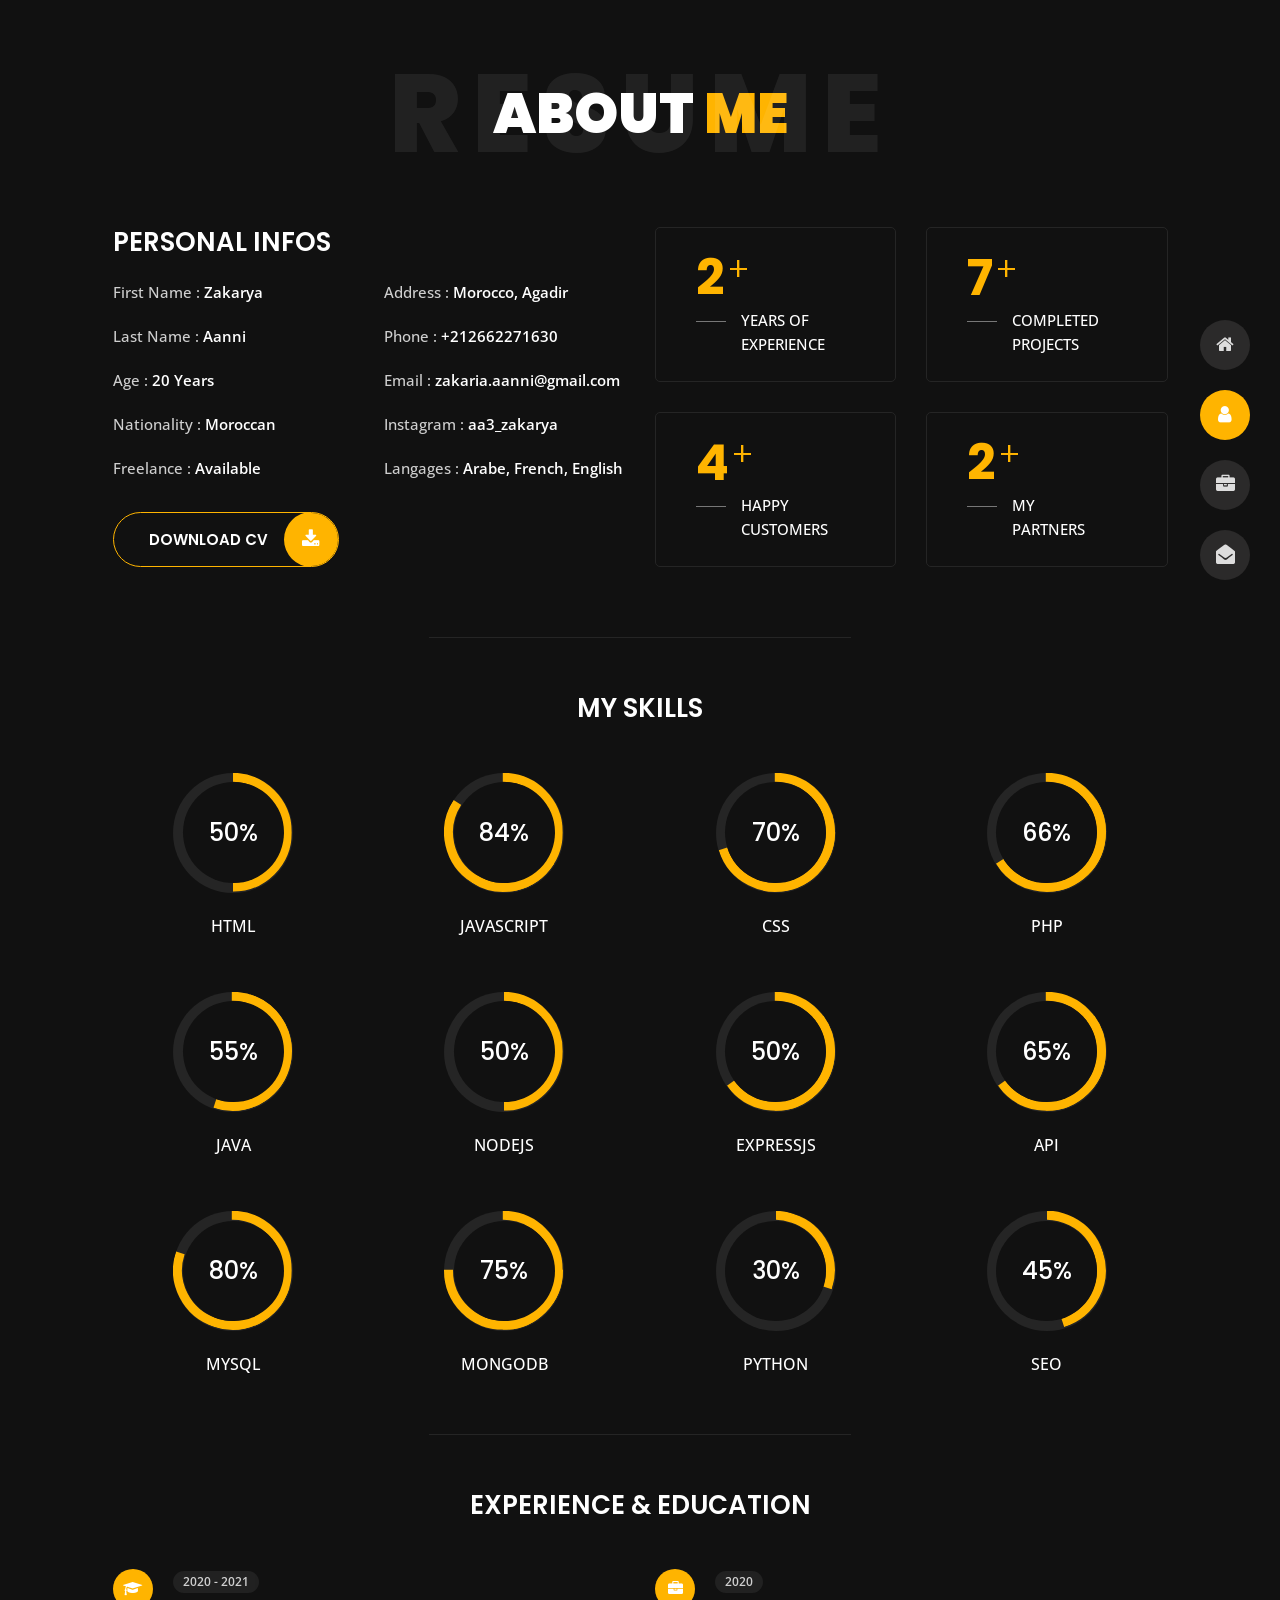
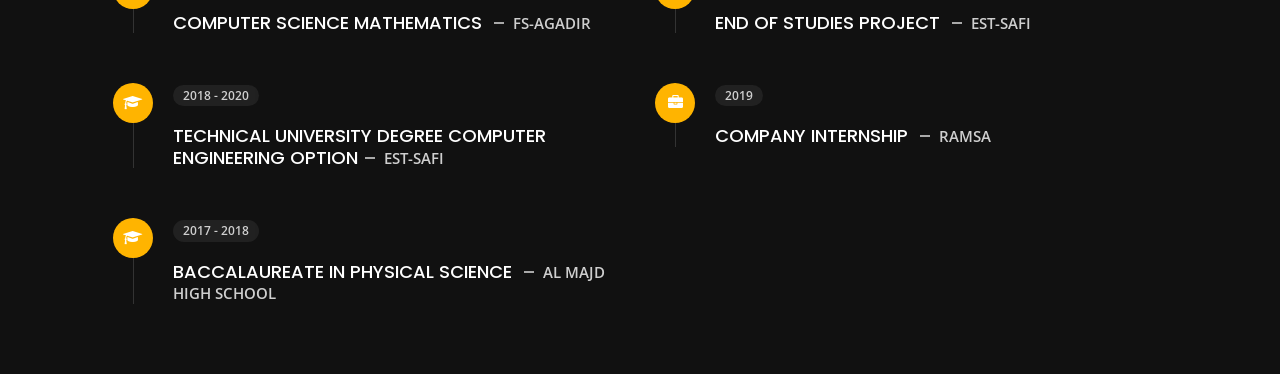
==== about.html @ 6a325b92 "update" ====
<!DOCTYPE html>
<html lang="en">


<!-- Mirrored from slimhamdi.net/tunis/dark/about.html by HTTrack Website Copier/3.x [XR&CO'2014], Tue, 25 May 2021 09:22:19 GMT -->
<head>
    <meta charset="utf-8">
    <title>About - Portfolio</title>
    <meta name="viewport" content="width=device-width, initial-scale=1">

    <!-- Template Google Fonts -->
    <link href="https://fonts.googleapis.com/css?family=Poppins:400,400i,500,500i,600,600i,700,700i,800,800i,900,900i" rel="stylesheet">
    <link href="https://fonts.googleapis.com/css?family=Open+Sans:300,400,400i,600,600i,700" rel="stylesheet">

    <!-- Template CSS Files -->
    <link href="css/bootstrap.min.css" rel="stylesheet">
    <link href="css/preloader.min.css" rel="stylesheet">
    <link href="css/circle.css" rel="stylesheet">
    <link href="css/font-awesome.min.css" rel="stylesheet">
    <link href="css/fm.revealator.jquery.min.css" rel="stylesheet">
    <link href="css/style.css" rel="stylesheet">

    <!-- CSS Skin File -->
    <link href="css/skins/yellow.css" rel="stylesheet">

    <!-- Live Style Switcher - demo only -->
    <link rel="alternate stylesheet" type="text/css" title="blue" href="css/skins/blue.css" />
    <link rel="alternate stylesheet" type="text/css" title="green" href="css/skins/green.css" />
    <link rel="alternate stylesheet" type="text/css" title="yellow" href="css/skins/yellow.css" />
    <link rel="alternate stylesheet" type="text/css" title="blueviolet" href="css/skins/blueviolet.css" />
    <link rel="alternate stylesheet" type="text/css" title="goldenrod" href="css/skins/goldenrod.css" />
    <link rel="alternate stylesheet" type="text/css" title="magenta" href="css/skins/magenta.css" />
    <link rel="alternate stylesheet" type="text/css" title="orange" href="css/skins/orange.css" />
    <link rel="alternate stylesheet" type="text/css" title="purple" href="css/skins/purple.css" />
    <link rel="alternate stylesheet" type="text/css" title="red" href="css/skins/red.css" />
    <link rel="alternate stylesheet" type="text/css" title="yellowgreen" href="css/skins/yellowgreen.css" />
    <link rel="stylesheet" type="text/css" href="css/styleswitcher.css" />

    <!-- Modernizr JS File -->
    <script src="js/modernizr.custom.js"></script>
</head>

<body class="about">
<!-- Live Style Switcher Starts - demo only -->
<div id="switcher" class="">
    <div class="content-switcher">
        <h4>STYLE SWITCHER</h4>
        <ul>
            <li>
                <a href="#" onclick="setActiveStyleSheet('purple');" title="purple" class="color"><img src="img/styleswitcher/purple.png" alt="purple"/></a>
            </li>
            <li>
                <a href="#" onclick="setActiveStyleSheet('red');" title="red" class="color"><img src="img/styleswitcher/red.png" alt="red"/></a>
            </li>
            <li>
                <a href="#" onclick="setActiveStyleSheet('blueviolet');" title="blueviolet" class="color"><img src="img/styleswitcher/blueviolet.png" alt="blueviolet"/></a>
            </li>
            <li>
                <a href="#" onclick="setActiveStyleSheet('blue');" title="blue" class="color"><img src="img/styleswitcher/blue.png" alt="blue"/></a>
            </li>
            <li>
                <a href="#" onclick="setActiveStyleSheet('goldenrod');" title="goldenrod" class="color"><img src="img/styleswitcher/goldenrod.png" alt="goldenrod"/></a>
            </li>
            <li>
                <a href="#" onclick="setActiveStyleSheet('magenta');" title="magenta" class="color"><img src="img/styleswitcher/magenta.png" alt="magenta"/></a>
            </li>
            <li>
                <a href="#" onclick="setActiveStyleSheet('yellowgreen');" title="yellowgreen" class="color"><img src="img/styleswitcher/yellowgreen.png" alt="yellowgreen"/></a>
            </li>
            <li>
                <a href="#" onclick="setActiveStyleSheet('orange');" title="orange" class="color"><img src="img/styleswitcher/orange.png" alt="orange"/></a>
            </li>
            <li>
                <a href="#" onclick="setActiveStyleSheet('green');" title="green" class="color"><img src="img/styleswitcher/green.png" alt="green"/></a>
            </li>
            <li>
                <a href="#" onclick="setActiveStyleSheet('yellow');" title="yellow" class="color"><img src="img/styleswitcher/yellow.png" alt="yellow"/></a>
            </li>
        </ul>

        <a href="https://themeforest.net/item/tunis-personal-portfolio/26761598?irgwc=1&amp;clickid=UBs0rDX6YxyJWfewUx0Mo3E1UkiwozXD10XATw0&amp;iradid=275988&amp;irpid=1327395&amp;iradtype=ONLINE_TRACKING_LINK&amp;irmptype=mediapartner&amp;mp_value1=&amp;utm_campaign=af_impact_radius_1327395&amp;utm_medium=affiliate&amp;utm_source=impact_radius" class="waves-effect waves-light font-weight-700 purchase"><i class="fa fa-shopping-cart"></i> Purchase</a>
        <div id="hideSwitcher">&times;</div>
    </div>
</div>
<div id="showSwitcher" class="styleSecondColor" style="display: none;"><i class="fa fa-cog fa-spin"></i></div>
<!-- Live Style Switcher Ends - demo only -->
<!-- Header Starts -->
<header class="header" id="navbar-collapse-toggle">
    <!-- Fixed Navigation Starts -->
    <ul class="icon-menu d-none d-lg-block revealator-slideup revealator-once revealator-delay1">
        <li class="icon-box">
            <i class="fa fa-home"></i>
            <a href="index.html">
                <h2>Home</h2>
            </a>
        </li>
        <li class="icon-box active">
            <i class="fa fa-user"></i>
            <a href="about.html">
                <h2>About</h2>
            </a>
        </li>
        <li class="icon-box">
            <i class="fa fa-briefcase"></i>
            <a href="portfolio.html">
                <h2>Portfolio</h2>
            </a>
        </li>
        <li class="icon-box">
            <i class="fa fa-envelope-open"></i>
            <a href="contact.html">
                <h2>Contact</h2>
            </a>
        </li>
        <!-- <li class="icon-box">
            <i class="fa fa-comments"></i>
            <a href="blog.html">
                <h2>Blog</h2>
            </a>
        </li> -->
    </ul>
    <!-- Fixed Navigation Ends -->
    <!-- Mobile Menu Starts -->
    <nav role="navigation" class="d-block d-lg-none">
        <div id="menuToggle">
            <input type="checkbox" />
            <span></span>
            <span></span>
            <span></span>
            <ul class="list-unstyled" id="menu">
                <li><a href="index.html"><i class="fa fa-home"></i><span>Home</span></a></li>
                <li class="active"><a href="about.html"><i class="fa fa-user"></i><span>About</span></a></li>
                <li><a href="portfolio.html"><i class="fa fa-folder-open"></i><span>Portfolio</span></a></li>
                <li><a href="contact.html"><i class="fa fa-envelope-open"></i><span>Contact</span></a></li>
                <!-- <li><a href="blog.html"><i class="fa fa-comments"></i><span>Blog</span></a></li> -->
            </ul>
        </div>
    </nav>
    <!-- Mobile Menu Ends -->
</header>
<!-- Header Ends -->
<!-- Page Title Starts -->
<section class="title-section text-left text-sm-center revealator-slideup revealator-once revealator-delay1">
    <h1>ABOUT <span>ME</span></h1>
    <span class="title-bg">Resume</span>
</section>
<!-- Page Title Ends -->
<!-- Main Content Starts -->
<section class="main-content revealator-slideup revealator-once revealator-delay1">
    <div class="container">
        <div class="row">
            <!-- Personal Info Starts -->
            <div class="col-12 col-lg-5 col-xl-6">
                <div class="row">
                    <div class="col-12">
                        <h3 class="text-uppercase custom-title mb-0 ft-wt-600">personal infos</h3>
                    </div>
                    <div class="col-12 d-block d-sm-none">
                        <img src="img/IMG-20191017-WA0020.jpg" class="img-fluid main-img-mobile" alt="my picture" />
                    </div>
                    <div class="col-6">
                        <ul class="about-list list-unstyled open-sans-font">
                            <li> <span class="title">first name :</span> <span class="value d-block d-sm-inline-block d-lg-block d-xl-inline-block">Zakarya</span> </li>
                            <li> <span class="title">last name :</span> <span class="value d-block d-sm-inline-block d-lg-block d-xl-inline-block">Aanni</span> </li>
                            <li> <span class="title">Age :</span> <span class="value d-block d-sm-inline-block d-lg-block d-xl-inline-block">20 Years</span> </li>
                            <li> <span class="title">Nationality :</span> <span class="value d-block d-sm-inline-block d-lg-block d-xl-inline-block">Moroccan</span> </li>
                            <li> <span class="title">Freelance :</span> <span class="value d-block d-sm-inline-block d-lg-block d-xl-inline-block">Available</span> </li>
                        </ul>
                    </div>
                    <div class="col-6">
                        <ul class="about-list list-unstyled open-sans-font">
                            <li> <span class="title">Address :</span> <span class="value d-block d-sm-inline-block d-lg-block d-xl-inline-block">Morocco, Agadir</span> </li>
                            <li> <span class="title">phone :</span> <span class="value d-block d-sm-inline-block d-lg-block d-xl-inline-block">+212662271630</span> </li>
                            <li> <span class="title">Email :</span> <span class="value d-block d-sm-inline-block d-lg-block d-xl-inline-block">zakaria.aanni@gmail.com</span> </li>
                            <li> <span class="title">Instagram :</span> <span class="value d-block d-sm-inline-block d-lg-block d-xl-inline-block">aa3_zakarya</span> </li>
                            <li> <span class="title">langages :</span> <span class="value d-block d-sm-inline-block d-lg-block d-xl-inline-block">Arabe, French, English</span> </li>
                        </ul>
                    </div>
                    <div class="col-12 mt-3">
                        <a class="button" href="img/My CV.pdf" download="img/My CV.pdf">
                            <span class="button-text">Download CV</span>
                            <span class="button-icon fa fa-download"></span>
                        </a>
                    </div>
                </div>
            </div>
            <!-- Personal Info Ends -->
            <!-- Boxes Starts -->
            <div class="col-12 col-lg-7 col-xl-6 mt-5 mt-lg-0">
                <div class="row">
                    <div class="col-6">
                        <div class="box-stats with-margin">
                            <h3 class="poppins-font position-relative">2</h3>
                            <p class="open-sans-font m-0 position-relative text-uppercase">years of <span class="d-block">experience</span></p>
                        </div>
                    </div>
                    <div class="col-6">
                        <div class="box-stats with-margin">
                            <h3 class="poppins-font position-relative">7</h3>
                            <p class="open-sans-font m-0 position-relative text-uppercase">completed <span class="d-block">projects</span></p>
                        </div>
                    </div>
                    <div class="col-6">
                        <div class="box-stats">
                            <h3 class="poppins-font position-relative">4</h3>
                            <p class="open-sans-font m-0 position-relative text-uppercase">Happy<span class="d-block">customers</span></p>
                        </div>
                    </div>
                    <div class="col-6">
                        <div class="box-stats">
                            <h3 class="poppins-font position-relative">2</h3>
                            <p class="open-sans-font m-0 position-relative text-uppercase">My <span class="d-block">Partners</span></p>
                        </div>
                    </div>
                </div>
            </div>
            <!-- Boxes Ends -->
        </div>
        <hr class="separator">
        <!-- Skills Starts -->
        <div class="row">
            <div class="col-12">
                <h3 class="text-uppercase pb-4 pb-sm-5 mb-3 mb-sm-0 text-left text-sm-center custom-title ft-wt-600">My Skills</h3>
            </div>
            <div class="col-6 col-md-3 mb-3 mb-sm-5">
                <div class="c100 p50">
                    <span>50%</span>
                    <div class="slice">
                        <div class="bar"></div>
                        <div class="fill"></div>
                    </div>
                </div>
                <h6 class="text-uppercase open-sans-font text-center mt-2 mt-sm-4">html</h6>
            </div>
            <div class="col-6 col-md-3 mb-3 mb-sm-5">
                <div class="c100 p84">
                    <span>84%</span>
                    <div class="slice">
                        <div class="bar"></div>
                        <div class="fill"></div>
                    </div>
                </div>
                <h6 class="text-uppercase open-sans-font text-center mt-2 mt-sm-4">javascript</h6>
            </div>
            <div class="col-6 col-md-3 mb-3 mb-sm-5">
                <div class="c100 p70">
                    <span>70%</span>
                    <div class="slice">
                        <div class="bar"></div>
                        <div class="fill"></div>
                    </div>
                </div>
                <h6 class="text-uppercase open-sans-font text-center mt-2 mt-sm-4">css</h6>
            </div>
            <div class="col-6 col-md-3 mb-3 mb-sm-5">
                <div class="c100 p66">
                    <span>66%</span>
                    <div class="slice">
                        <div class="bar"></div>
                        <div class="fill"></div>
                    </div>
                </div>
                <h6 class="text-uppercase open-sans-font text-center mt-2 mt-sm-4">php</h6>
            </div>
            <div class="col-6 col-md-3 mb-3 mb-sm-5">
                <div class="c100 p55">
                    <span>55%</span>
                    <div class="slice">
                        <div class="bar"></div>
                        <div class="fill"></div>
                    </div>
                </div>
                <h6 class="text-uppercase open-sans-font text-center mt-2 mt-sm-4">JAVA</h6>
            </div>
            <div class="col-6 col-md-3 mb-3 mb-sm-5">
                <div class="c100 p50">
                    <span>50%</span>
                    <div class="slice">
                        <div class="bar"></div>
                        <div class="fill"></div>
                    </div>
                </div>
                <h6 class="text-uppercase open-sans-font text-center mt-2 mt-sm-4">NodeJS</h6>
            </div>
            <div class="col-6 col-md-3 mb-3 mb-sm-5">
                <div class="c100 p65">
                    <span>50%</span>
                    <div class="slice">
                        <div class="bar"></div>
                        <div class="fill"></div>
                    </div>
                </div>
                <h6 class="text-uppercase open-sans-font text-center mt-2 mt-sm-4">ExpressJS</h6>
            </div>
            <div class="col-6 col-md-3 mb-3 mb-sm-5">
                <div class="c100 p65">
                    <span>65%</span>
                    <div class="slice">
                        <div class="bar"></div>
                        <div class="fill"></div>
                    </div>
                </div>
                <h6 class="text-uppercase open-sans-font text-center mt-2 mt-sm-4">API</h6>
            </div>
            <div class="col-6 col-md-3 mb-3 mb-sm-5">
                <div class="c100 p80">
                    <span>80%</span>
                    <div class="slice">
                        <div class="bar"></div>
                        <div class="fill"></div>
                    </div>
                </div>
                <h6 class="text-uppercase open-sans-font text-center mt-2 mt-sm-4">MySql</h6>
            </div>
            <div class="col-6 col-md-3 mb-3 mb-sm-5">
                <div class="c100 p75">
                    <span>75%</span>
                    <div class="slice">
                        <div class="bar"></div>
                        <div class="fill"></div>
                    </div>
                </div>
                <h6 class="text-uppercase open-sans-font text-center mt-2 mt-sm-4">Mongodb</h6>
            </div>
            <div class="col-6 col-md-3 mb-3 mb-sm-5">
                <div class="c100 p30">
                    <span>30%</span>
                    <div class="slice">
                        <div class="bar"></div>
                        <div class="fill"></div>
                    </div>
                </div>
                <h6 class="text-uppercase open-sans-font text-center mt-2 mt-sm-4">python</h6>
            </div>
            <div class="col-6 col-md-3 mb-3 mb-sm-5">
                <div class="c100 p45">
                    <span>45%</span>
                    <div class="slice">
                        <div class="bar"></div>
                        <div class="fill"></div>
                    </div>
                </div>
                <h6 class="text-uppercase open-sans-font text-center mt-2 mt-sm-4">SEO</h6>
            </div>
        </div>
        <!-- Skills Ends -->
        <hr class="separator mt-1">
        <!-- Experience & Education Starts -->
        <div class="row">
            <div class="col-12">
                <h3 class="text-uppercase pb-5 mb-0 text-left text-sm-center custom-title ft-wt-600">Experience <span>&</span> Education</h3>
            </div>
            <div class="col-lg-6 m-15px-tb">
                <div class="resume-box">
                    <ul>
                        <li>
                            <div class="icon">
                                <i class="fa fa-graduation-cap"></i>
                            </div>
                            <span class="time open-sans-font text-uppercase">2020 - 2021</span>
                            <h5 class="poppins-font text-uppercase">computer science mathematics <span class="place open-sans-font">Fs-agadir</span></h5>
                            <!-- <p class="open-sans-font">Lorem ipsum dolor sit amet, consectetur tempor incididunt ut labore adipisicing elit, </p> -->
                        </li>
                        <li>
                            <div class="icon">
                                <i class="fa fa-graduation-cap"></i>
                            </div>
                            <span class="time open-sans-font text-uppercase">2018 - 2020</span>
                            <h5 class="poppins-font text-uppercase">Technical University degree Computer Engineering Option<span class="place open-sans-font">EST-safi</span></h5>
                            <!-- <p class="open-sans-font">Lorem incididunt dolor sit amet, consectetur eiusmod dunt doldunt dol elit, tempor incididunt</p> -->
                        </li>
                        <li>
                            <div class="icon">
                                <i class="fa fa-graduation-cap"></i>
                            </div>
                            <span class="time open-sans-font text-uppercase">2017 - 2018</span>
                            <h5 class="poppins-font text-uppercase">BACCALAUREATE in physical science <span class="place open-sans-font">Al majd high school</span></h5>
                            <!-- <p class="open-sans-font">Lorem ipsum dolor sit amet, tempor incididunt ut laboreconsectetur elit, sed do eiusmod tempor duntt</p> -->
                        </li>
                    </ul>
                </div>
            </div>
            <div class="col-lg-6 m-15px-tb">
                <div class="resume-box">
                    <ul>
                        <li>
                            <div class="icon">
                                <i class="fa fa-briefcase"></i>
                            </div>
                            <span class="time open-sans-font text-uppercase">2020</span>
                            <h5 class="poppins-font text-uppercase">end of studies project <span class="place open-sans-font">EST-safi</span></h5>
                            <!-- <p class="open-sans-font">Lorem ipsum dolor sit amet, consectetur elit, sed do eiusmod tempor incididunt ut adipisicing</p> -->
                        </li>
                        <li>
                            <div class="icon">
                                <i class="fa fa-briefcase"></i>
                            </div>
                            <span class="time open-sans-font text-uppercase">2019</span>
                            <h5 class="poppins-font text-uppercase">company internship <span class="place open-sans-font">RAMSA</span></h5>
                            <!-- <p class="open-sans-font">Lorem ipsum dolor sit amet, consectetur adipisicing elit, sed do eiusmod tempor ut labore</p> -->
                        </li>
                    </ul>
                </div>
            </div>
        </div>
        <!-- Experience & Education Ends -->
    </div>
</section>
<!-- Main Content Ends -->

<!-- Template JS Files -->
<script src="js/jquery-3.5.0.min.js"></script>
<script src="js/styleswitcher.js"></script>
<script src="js/preloader.min.js"></script>
<script src="js/fm.revealator.jquery.min.js"></script>
<script src="js/imagesloaded.pkgd.min.js"></script>
<script src="js/masonry.pkgd.min.js"></script>
<script src="js/classie.js"></script>
<script src="js/cbpGridGallery.js"></script>
<script src="js/jquery.hoverdir.js"></script>
<script src="js/popper.min.js"></script>
<script src="js/bootstrap.js"></script>
<script src="js/custom.js"></script>

</body>


<!-- Mirrored from slimhamdi.net/tunis/dark/about.html by HTTrack Website Copier/3.x [XR&CO'2014], Tue, 25 May 2021 09:22:19 GMT -->
</html>
---- css/preloader.min.css ----
.preloader{position:fixed;top:0;right:0;bottom:0;left:0;background-color:#111;transform-origin:bottom;z-index:111111}.preloader .black_wall{height:100%;background-color:#222;transform-origin:top;animation:preloader_slide 0.5s ease-in-out 0s 1 normal both}.preloader .loader{width:100%;height:3px;position:absolute;border-radius:2px;top:0;right:0;left:0;margin:auto;background-color:#FFC41F;transform-origin:left;animation:loader_running 3s ease-in-out 1s infinite normal both}.preloader.off{animation:preloader_slide 0.5s ease-in-out 0s 1 reverse both}@keyframes loader_running{0%{transform:scaleX(0);transform-origin:left}49%{transform:scaleX(1);transform-origin:left}50%{transform:scaleX(1);transform-origin:right}100%{transform-origin:right;transform:scaleX(0)}}@keyframes preloader_slide{from{transform:scaleY(0)}to{transform:scaleY(1)}}
---- css/circle.css ----
.rect-auto,
.c100.p51 .slice,
.c100.p52 .slice,
.c100.p53 .slice,
.c100.p54 .slice,
.c100.p55 .slice,
.c100.p56 .slice,
.c100.p57 .slice,
.c100.p58 .slice,
.c100.p59 .slice,
.c100.p60 .slice,
.c100.p61 .slice,
.c100.p62 .slice,
.c100.p63 .slice,
.c100.p64 .slice,
.c100.p65 .slice,
.c100.p66 .slice,
.c100.p67 .slice,
.c100.p68 .slice,
.c100.p69 .slice,
.c100.p70 .slice,
.c100.p71 .slice,
.c100.p72 .slice,
.c100.p73 .slice,
.c100.p74 .slice,
.c100.p75 .slice,
.c100.p76 .slice,
.c100.p77 .slice,
.c100.p78 .slice,
.c100.p79 .slice,
.c100.p80 .slice,
.c100.p81 .slice,
.c100.p82 .slice,
.c100.p83 .slice,
.c100.p84 .slice,
.c100.p85 .slice,
.c100.p86 .slice,
.c100.p87 .slice,
.c100.p88 .slice,
.c100.p89 .slice,
.c100.p90 .slice,
.c100.p91 .slice,
.c100.p92 .slice,
.c100.p93 .slice,
.c100.p94 .slice,
.c100.p95 .slice,
.c100.p96 .slice,
.c100.p97 .slice,
.c100.p98 .slice,
.c100.p99 .slice,
.c100.p100 .slice {
  clip: rect(auto, auto, auto, auto);
}
.pie,
.c100 .bar,
.c100.p51 .fill,
.c100.p52 .fill,
.c100.p53 .fill,
.c100.p54 .fill,
.c100.p55 .fill,
.c100.p56 .fill,
.c100.p57 .fill,
.c100.p58 .fill,
.c100.p59 .fill,
.c100.p60 .fill,
.c100.p61 .fill,
.c100.p62 .fill,
.c100.p63 .fill,
.c100.p64 .fill,
.c100.p65 .fill,
.c100.p66 .fill,
.c100.p67 .fill,
.c100.p68 .fill,
.c100.p69 .fill,
.c100.p70 .fill,
.c100.p71 .fill,
.c100.p72 .fill,
.c100.p73 .fill,
.c100.p74 .fill,
.c100.p75 .fill,
.c100.p76 .fill,
.c100.p77 .fill,
.c100.p78 .fill,
.c100.p79 .fill,
.c100.p80 .fill,
.c100.p81 .fill,
.c100.p82 .fill,
.c100.p83 .fill,
.c100.p84 .fill,
.c100.p85 .fill,
.c100.p86 .fill,
.c100.p87 .fill,
.c100.p88 .fill,
.c100.p89 .fill,
.c100.p90 .fill,
.c100.p91 .fill,
.c100.p92 .fill,
.c100.p93 .fill,
.c100.p94 .fill,
.c100.p95 .fill,
.c100.p96 .fill,
.c100.p97 .fill,
.c100.p98 .fill,
.c100.p99 .fill,
.c100.p100 .fill {
  position: absolute;
  border: 0.08em solid #307bbb;
  width: 0.84em;
  height: 0.84em;
  clip: rect(0em, 0.5em, 1em, 0em);
  border-radius: 50%;
  -webkit-transform: rotate(0deg);
  -moz-transform: rotate(0deg);
  -ms-transform: rotate(0deg);
  -o-transform: rotate(0deg);
  transform: rotate(0deg);
}
.pie-fill,
.c100.p51 .bar:after,
.c100.p51 .fill,
.c100.p52 .bar:after,
.c100.p52 .fill,
.c100.p53 .bar:after,
.c100.p53 .fill,
.c100.p54 .bar:after,
.c100.p54 .fill,
.c100.p55 .bar:after,
.c100.p55 .fill,
.c100.p56 .bar:after,
.c100.p56 .fill,
.c100.p57 .bar:after,
.c100.p57 .fill,
.c100.p58 .bar:after,
.c100.p58 .fill,
.c100.p59 .bar:after,
.c100.p59 .fill,
.c100.p60 .bar:after,
.c100.p60 .fill,
.c100.p61 .bar:after,
.c100.p61 .fill,
.c100.p62 .bar:after,
.c100.p62 .fill,
.c100.p63 .bar:after,
.c100.p63 .fill,
.c100.p64 .bar:after,
.c100.p64 .fill,
.c100.p65 .bar:after,
.c100.p65 .fill,
.c100.p66 .bar:after,
.c100.p66 .fill,
.c100.p67 .bar:after,
.c100.p67 .fill,
.c100.p68 .bar:after,
.c100.p68 .fill,
.c100.p69 .bar:after,
.c100.p69 .fill,
.c100.p70 .bar:after,
.c100.p70 .fill,
.c100.p71 .bar:after,
.c100.p71 .fill,
.c100.p72 .bar:after,
.c100.p72 .fill,
.c100.p73 .bar:after,
.c100.p73 .fill,
.c100.p74 .bar:after,
.c100.p74 .fill,
.c100.p75 .bar:after,
.c100.p75 .fill,
.c100.p76 .bar:after,
.c100.p76 .fill,
.c100.p77 .bar:after,
.c100.p77 .fill,
.c100.p78 .bar:after,
.c100.p78 .fill,
.c100.p79 .bar:after,
.c100.p79 .fill,
.c100.p80 .bar:after,
.c100.p80 .fill,
.c100.p81 .bar:after,
.c100.p81 .fill,
.c100.p82 .bar:after,
.c100.p82 .fill,
.c100.p83 .bar:after,
.c100.p83 .fill,
.c100.p84 .bar:after,
.c100.p84 .fill,
.c100.p85 .bar:after,
.c100.p85 .fill,
.c100.p86 .bar:after,
.c100.p86 .fill,
.c100.p87 .bar:after,
.c100.p87 .fill,
.c100.p88 .bar:after,
.c100.p88 .fill,
.c100.p89 .bar:after,
.c100.p89 .fill,
.c100.p90 .bar:after,
.c100.p90 .fill,
.c100.p91 .bar:after,
.c100.p91 .fill,
.c100.p92 .bar:after,
.c100.p92 .fill,
.c100.p93 .bar:after,
.c100.p93 .fill,
.c100.p94 .bar:after,
.c100.p94 .fill,
.c100.p95 .bar:after,
.c100.p95 .fill,
.c100.p96 .bar:after,
.c100.p96 .fill,
.c100.p97 .bar:after,
.c100.p97 .fill,
.c100.p98 .bar:after,
.c100.p98 .fill,
.c100.p99 .bar:after,
.c100.p99 .fill,
.c100.p100 .bar:after,
.c100.p100 .fill {
  -webkit-transform: rotate(180deg);
  -moz-transform: rotate(180deg);
  -ms-transform: rotate(180deg);
  -o-transform: rotate(180deg);
  transform: rotate(180deg);
}
.c100 {
  position: relative;
  font-size: 120px;
  width: 1em;
  height: 1em;
  border-radius: 50%;
  float: left;
  margin: 0 0.1em 0.1em 0;
  background-color: #cccccc;
}
.c100 *,
.c100 *:before,
.c100 *:after {
  -webkit-box-sizing: content-box;
  -moz-box-sizing: content-box;
  box-sizing: content-box;
}
.c100.center {
  float: none;
  margin: 0 auto;
}
.c100.big {
  font-size: 240px;
}
.c100.small {
  font-size: 80px;
}
.c100 > span {
  position: absolute;
  width: 100%;
  z-index: 1;
  left: 0;
  top: 0;
  width: 5em;
  line-height: 5em;
  font-size: 0.2em;
  color: #cccccc;
  display: block;
  text-align: center;
  white-space: nowrap;
  -webkit-transition-property: all;
  -moz-transition-property: all;
  -o-transition-property: all;
  transition-property: all;
  -webkit-transition-duration: 0.2s;
  -moz-transition-duration: 0.2s;
  -o-transition-duration: 0.2s;
  transition-duration: 0.2s;
  -webkit-transition-timing-function: ease-out;
  -moz-transition-timing-function: ease-out;
  -o-transition-timing-function: ease-out;
  transition-timing-function: ease-out;
}
.c100:after {
  position: absolute;
  top: 0.08em;
  left: 0.08em;
  display: block;
  content: " ";
  border-radius: 50%;
  background-color: #f5f5f5;
  width: 0.84em;
  height: 0.84em;
  -webkit-transition-property: all;
  -moz-transition-property: all;
  -o-transition-property: all;
  transition-property: all;
  -webkit-transition-duration: 0.2s;
  -moz-transition-duration: 0.2s;
  -o-transition-duration: 0.2s;
  transition-duration: 0.2s;
  -webkit-transition-timing-function: ease-in;
  -moz-transition-timing-function: ease-in;
  -o-transition-timing-function: ease-in;
  transition-timing-function: ease-in;
}
.c100 .slice {
  position: absolute;
  width: 1em;
  height: 1em;
  clip: rect(0em, 1em, 1em, 0.5em);
}
.c100.p1 .bar {
  -webkit-transform: rotate(3.6deg);
  -moz-transform: rotate(3.6deg);
  -ms-transform: rotate(3.6deg);
  -o-transform: rotate(3.6deg);
  transform: rotate(3.6deg);
}
.c100.p2 .bar {
  -webkit-transform: rotate(7.2deg);
  -moz-transform: rotate(7.2deg);
  -ms-transform: rotate(7.2deg);
  -o-transform: rotate(7.2deg);
  transform: rotate(7.2deg);
}
.c100.p3 .bar {
  -webkit-transform: rotate(10.8deg);
  -moz-transform: rotate(10.8deg);
  -ms-transform: rotate(10.8deg);
  -o-transform: rotate(10.8deg);
  transform: rotate(10.8deg);
}
.c100.p4 .bar {
  -webkit-transform: rotate(14.4deg);
  -moz-transform: rotate(14.4deg);
  -ms-transform: rotate(14.4deg);
  -o-transform: rotate(14.4deg);
  transform: rotate(14.4deg);
}
.c100.p5 .bar {
  -webkit-transform: rotate(18deg);
  -moz-transform: rotate(18deg);
  -ms-transform: rotate(18deg);
  -o-transform: rotate(18deg);
  transform: rotate(18deg);
}
.c100.p6 .bar {
  -webkit-transform: rotate(21.6deg);
  -moz-transform: rotate(21.6deg);
  -ms-transform: rotate(21.6deg);
  -o-transform: rotate(21.6deg);
  transform: rotate(21.6deg);
}
.c100.p7 .bar {
  -webkit-transform: rotate(25.2deg);
  -moz-transform: rotate(25.2deg);
  -ms-transform: rotate(25.2deg);
  -o-transform: rotate(25.2deg);
  transform: rotate(25.2deg);
}
.c100.p8 .bar {
  -webkit-transform: rotate(28.8deg);
  -moz-transform: rotate(28.8deg);
  -ms-transform: rotate(28.8deg);
  -o-transform: rotate(28.8deg);
  transform: rotate(28.8deg);
}
.c100.p9 .bar {
  -webkit-transform: rotate(32.4deg);
  -moz-transform: rotate(32.4deg);
  -ms-transform: rotate(32.4deg);
  -o-transform: rotate(32.4deg);
  transform: rotate(32.4deg);
}
.c100.p10 .bar {
  -webkit-transform: rotate(36deg);
  -moz-transform: rotate(36deg);
  -ms-transform: rotate(36deg);
  -o-transform: rotate(36deg);
  transform: rotate(36deg);
}
.c100.p11 .bar {
  -webkit-transform: rotate(39.6deg);
  -moz-transform: rotate(39.6deg);
  -ms-transform: rotate(39.6deg);
  -o-transform: rotate(39.6deg);
  transform: rotate(39.6deg);
}
.c100.p12 .bar {
  -webkit-transform: rotate(43.2deg);
  -moz-transform: rotate(43.2deg);
  -ms-transform: rotate(43.2deg);
  -o-transform: rotate(43.2deg);
  transform: rotate(43.2deg);
}
.c100.p13 .bar {
  -webkit-transform: rotate(46.800000000000004deg);
  -moz-transform: rotate(46.800000000000004deg);
  -ms-transform: rotate(46.800000000000004deg);
  -o-transform: rotate(46.800000000000004deg);
  transform: rotate(46.800000000000004deg);
}
.c100.p14 .bar {
  -webkit-transform: rotate(50.4deg);
  -moz-transform: rotate(50.4deg);
  -ms-transform: rotate(50.4deg);
  -o-transform: rotate(50.4deg);
  transform: rotate(50.4deg);
}
.c100.p15 .bar {
  -webkit-transform: rotate(54deg);
  -moz-transform: rotate(54deg);
  -ms-transform: rotate(54deg);
  -o-transform: rotate(54deg);
  transform: rotate(54deg);
}
.c100.p16 .bar {
  -webkit-transform: rotate(57.6deg);
  -moz-transform: rotate(57.6deg);
  -ms-transform: rotate(57.6deg);
  -o-transform: rotate(57.6deg);
  transform: rotate(57.6deg);
}
.c100.p17 .bar {
  -webkit-transform: rotate(61.2deg);
  -moz-transform: rotate(61.2deg);
  -ms-transform: rotate(61.2deg);
  -o-transform: rotate(61.2deg);
  transform: rotate(61.2deg);
}
.c100.p18 .bar {
  -webkit-transform: rotate(64.8deg);
  -moz-transform: rotate(64.8deg);
  -ms-transform: rotate(64.8deg);
  -o-transform: rotate(64.8deg);
  transform: rotate(64.8deg);
}
.c100.p19 .bar {
  -webkit-transform: rotate(68.4deg);
  -moz-transform: rotate(68.4deg);
  -ms-transform: rotate(68.4deg);
  -o-transform: rotate(68.4deg);
  transform: rotate(68.4deg);
}
.c100.p20 .bar {
  -webkit-transform: rotate(72deg);
  -moz-transform: rotate(72deg);
  -ms-transform: rotate(72deg);
  -o-transform: rotate(72deg);
  transform: rotate(72deg);
}
.c100.p21 .bar {
  -webkit-transform: rotate(75.60000000000001deg);
  -moz-transform: rotate(75.60000000000001deg);
  -ms-transform: rotate(75.60000000000001deg);
  -o-transform: rotate(75.60000000000001deg);
  transform: rotate(75.60000000000001deg);
}
.c100.p22 .bar {
  -webkit-transform: rotate(79.2deg);
  -moz-transform: rotate(79.2deg);
  -ms-transform: rotate(79.2deg);
  -o-transform: rotate(79.2deg);
  transform: rotate(79.2deg);
}
.c100.p23 .bar {
  -webkit-transform: rotate(82.8deg);
  -moz-transform: rotate(82.8deg);
  -ms-transform: rotate(82.8deg);
  -o-transform: rotate(82.8deg);
  transform: rotate(82.8deg);
}
.c100.p24 .bar {
  -webkit-transform: rotate(86.4deg);
  -moz-transform: rotate(86.4deg);
  -ms-transform: rotate(86.4deg);
  -o-transform: rotate(86.4deg);
  transform: rotate(86.4deg);
}
.c100.p25 .bar {
  -webkit-transform: rotate(90deg);
  -moz-transform: rotate(90deg);
  -ms-transform: rotate(90deg);
  -o-transform: rotate(90deg);
  transform: rotate(90deg);
}
.c100.p26 .bar {
  -webkit-transform: rotate(93.60000000000001deg);
  -moz-transform: rotate(93.60000000000001deg);
  -ms-transform: rotate(93.60000000000001deg);
  -o-transform: rotate(93.60000000000001deg);
  transform: rotate(93.60000000000001deg);
}
.c100.p27 .bar {
  -webkit-transform: rotate(97.2deg);
  -moz-transform: rotate(97.2deg);
  -ms-transform: rotate(97.2deg);
  -o-transform: rotate(97.2deg);
  transform: rotate(97.2deg);
}
.c100.p28 .bar {
  -webkit-transform: rotate(100.8deg);
  -moz-transform: rotate(100.8deg);
  -ms-transform: rotate(100.8deg);
  -o-transform: rotate(100.8deg);
  transform: rotate(100.8deg);
}
.c100.p29 .bar {
  -webkit-transform: rotate(104.4deg);
  -moz-transform: rotate(104.4deg);
  -ms-transform: rotate(104.4deg);
  -o-transform: rotate(104.4deg);
  transform: rotate(104.4deg);
}
.c100.p30 .bar {
  -webkit-transform: rotate(108deg);
  -moz-transform: rotate(108deg);
  -ms-transform: rotate(108deg);
  -o-transform: rotate(108deg);
  transform: rotate(108deg);
}
.c100.p31 .bar {
  -webkit-transform: rotate(111.60000000000001deg);
  -moz-transform: rotate(111.60000000000001deg);
  -ms-transform: rotate(111.60000000000001deg);
  -o-transform: rotate(111.60000000000001deg);
  transform: rotate(111.60000000000001deg);
}
.c100.p32 .bar {
  -webkit-transform: rotate(115.2deg);
  -moz-transform: rotate(115.2deg);
  -ms-transform: rotate(115.2deg);
  -o-transform: rotate(115.2deg);
  transform: rotate(115.2deg);
}
.c100.p33 .bar {
  -webkit-transform: rotate(118.8deg);
  -moz-transform: rotate(118.8deg);
  -ms-transform: rotate(118.8deg);
  -o-transform: rotate(118.8deg);
  transform: rotate(118.8deg);
}
.c100.p34 .bar {
  -webkit-transform: rotate(122.4deg);
  -moz-transform: rotate(122.4deg);
  -ms-transform: rotate(122.4deg);
  -o-transform: rotate(122.4deg);
  transform: rotate(122.4deg);
}
.c100.p35 .bar {
  -webkit-transform: rotate(126deg);
  -moz-transform: rotate(126deg);
  -ms-transform: rotate(126deg);
  -o-transform: rotate(126deg);
  transform: rotate(126deg);
}
.c100.p36 .bar {
  -webkit-transform: rotate(129.6deg);
  -moz-transform: rotate(129.6deg);
  -ms-transform: rotate(129.6deg);
  -o-transform: rotate(129.6deg);
  transform: rotate(129.6deg);
}
.c100.p37 .bar {
  -webkit-transform: rotate(133.20000000000002deg);
  -moz-transform: rotate(133.20000000000002deg);
  -ms-transform: rotate(133.20000000000002deg);
  -o-transform: rotate(133.20000000000002deg);
  transform: rotate(133.20000000000002deg);
}
.c100.p38 .bar {
  -webkit-transform: rotate(136.8deg);
  -moz-transform: rotate(136.8deg);
  -ms-transform: rotate(136.8deg);
  -o-transform: rotate(136.8deg);
  transform: rotate(136.8deg);
}
.c100.p39 .bar {
  -webkit-transform: rotate(140.4deg);
  -moz-transform: rotate(140.4deg);
  -ms-transform: rotate(140.4deg);
  -o-transform: rotate(140.4deg);
  transform: rotate(140.4deg);
}
.c100.p40 .bar {
  -webkit-transform: rotate(144deg);
  -moz-transform: rotate(144deg);
  -ms-transform: rotate(144deg);
  -o-transform: rotate(144deg);
  transform: rotate(144deg);
}
.c100.p41 .bar {
  -webkit-transform: rotate(147.6deg);
  -moz-transform: rotate(147.6deg);
  -ms-transform: rotate(147.6deg);
  -o-transform: rotate(147.6deg);
  transform: rotate(147.6deg);
}
.c100.p42 .bar {
  -webkit-transform: rotate(151.20000000000002deg);
  -moz-transform: rotate(151.20000000000002deg);
  -ms-transform: rotate(151.20000000000002deg);
  -o-transform: rotate(151.20000000000002deg);
  transform: rotate(151.20000000000002deg);
}
.c100.p43 .bar {
  -webkit-transform: rotate(154.8deg);
  -moz-transform: rotate(154.8deg);
  -ms-transform: rotate(154.8deg);
  -o-transform: rotate(154.8deg);
  transform: rotate(154.8deg);
}
.c100.p44 .bar {
  -webkit-transform: rotate(158.4deg);
  -moz-transform: rotate(158.4deg);
  -ms-transform: rotate(158.4deg);
  -o-transform: rotate(158.4deg);
  transform: rotate(158.4deg);
}
.c100.p45 .bar {
  -webkit-transform: rotate(162deg);
  -moz-transform: rotate(162deg);
  -ms-transform: rotate(162deg);
  -o-transform: rotate(162deg);
  transform: rotate(162deg);
}
.c100.p46 .bar {
  -webkit-transform: rotate(165.6deg);
  -moz-transform: rotate(165.6deg);
  -ms-transform: rotate(165.6deg);
  -o-transform: rotate(165.6deg);
  transform: rotate(165.6deg);
}
.c100.p47 .bar {
  -webkit-transform: rotate(169.20000000000002deg);
  -moz-transform: rotate(169.20000000000002deg);
  -ms-transform: rotate(169.20000000000002deg);
  -o-transform: rotate(169.20000000000002deg);
  transform: rotate(169.20000000000002deg);
}
.c100.p48 .bar {
  -webkit-transform: rotate(172.8deg);
  -moz-transform: rotate(172.8deg);
  -ms-transform: rotate(172.8deg);
  -o-transform: rotate(172.8deg);
  transform: rotate(172.8deg);
}
.c100.p49 .bar {
  -webkit-transform: rotate(176.4deg);
  -moz-transform: rotate(176.4deg);
  -ms-transform: rotate(176.4deg);
  -o-transform: rotate(176.4deg);
  transform: rotate(176.4deg);
}
.c100.p50 .bar {
  -webkit-transform: rotate(180deg);
  -moz-transform: rotate(180deg);
  -ms-transform: rotate(180deg);
  -o-transform: rotate(180deg);
  transform: rotate(180deg);
}
.c100.p51 .bar {
  -webkit-transform: rotate(183.6deg);
  -moz-transform: rotate(183.6deg);
  -ms-transform: rotate(183.6deg);
  -o-transform: rotate(183.6deg);
  transform: rotate(183.6deg);
}
.c100.p52 .bar {
  -webkit-transform: rotate(187.20000000000002deg);
  -moz-transform: rotate(187.20000000000002deg);
  -ms-transform: rotate(187.20000000000002deg);
  -o-transform: rotate(187.20000000000002deg);
  transform: rotate(187.20000000000002deg);
}
.c100.p53 .bar {
  -webkit-transform: rotate(190.8deg);
  -moz-transform: rotate(190.8deg);
  -ms-transform: rotate(190.8deg);
  -o-transform: rotate(190.8deg);
  transform: rotate(190.8deg);
}
.c100.p54 .bar {
  -webkit-transform: rotate(194.4deg);
  -moz-transform: rotate(194.4deg);
  -ms-transform: rotate(194.4deg);
  -o-transform: rotate(194.4deg);
  transform: rotate(194.4deg);
}
.c100.p55 .bar {
  -webkit-transform: rotate(198deg);
  -moz-transform: rotate(198deg);
  -ms-transform: rotate(198deg);
  -o-transform: rotate(198deg);
  transform: rotate(198deg);
}
.c100.p56 .bar {
  -webkit-transform: rotate(201.6deg);
  -moz-transform: rotate(201.6deg);
  -ms-transform: rotate(201.6deg);
  -o-transform: rotate(201.6deg);
  transform: rotate(201.6deg);
}
.c100.p57 .bar {
  -webkit-transform: rotate(205.20000000000002deg);
  -moz-transform: rotate(205.20000000000002deg);
  -ms-transform: rotate(205.20000000000002deg);
  -o-transform: rotate(205.20000000000002deg);
  transform: rotate(205.20000000000002deg);
}
.c100.p58 .bar {
  -webkit-transform: rotate(208.8deg);
  -moz-transform: rotate(208.8deg);
  -ms-transform: rotate(208.8deg);
  -o-transform: rotate(208.8deg);
  transform: rotate(208.8deg);
}
.c100.p59 .bar {
  -webkit-transform: rotate(212.4deg);
  -moz-transform: rotate(212.4deg);
  -ms-transform: rotate(212.4deg);
  -o-transform: rotate(212.4deg);
  transform: rotate(212.4deg);
}
.c100.p60 .bar {
  -webkit-transform: rotate(216deg);
  -moz-transform: rotate(216deg);
  -ms-transform: rotate(216deg);
  -o-transform: rotate(216deg);
  transform: rotate(216deg);
}
.c100.p61 .bar {
  -webkit-transform: rotate(219.6deg);
  -moz-transform: rotate(219.6deg);
  -ms-transform: rotate(219.6deg);
  -o-transform: rotate(219.6deg);
  transform: rotate(219.6deg);
}
.c100.p62 .bar {
  -webkit-transform: rotate(223.20000000000002deg);
  -moz-transform: rotate(223.20000000000002deg);
  -ms-transform: rotate(223.20000000000002deg);
  -o-transform: rotate(223.20000000000002deg);
  transform: rotate(223.20000000000002deg);
}
.c100.p63 .bar {
  -webkit-transform: rotate(226.8deg);
  -moz-transform: rotate(226.8deg);
  -ms-transform: rotate(226.8deg);
  -o-transform: rotate(226.8deg);
  transform: rotate(226.8deg);
}
.c100.p64 .bar {
  -webkit-transform: rotate(230.4deg);
  -moz-transform: rotate(230.4deg);
  -ms-transform: rotate(230.4deg);
  -o-transform: rotate(230.4deg);
  transform: rotate(230.4deg);
}
.c100.p65 .bar {
  -webkit-transform: rotate(234deg);
  -moz-transform: rotate(234deg);
  -ms-transform: rotate(234deg);
  -o-transform: rotate(234deg);
  transform: rotate(234deg);
}
.c100.p66 .bar {
  -webkit-transform: rotate(237.6deg);
  -moz-transform: rotate(237.6deg);
  -ms-transform: rotate(237.6deg);
  -o-transform: rotate(237.6deg);
  transform: rotate(237.6deg);
}
.c100.p67 .bar {
  -webkit-transform: rotate(241.20000000000002deg);
  -moz-transform: rotate(241.20000000000002deg);
  -ms-transform: rotate(241.20000000000002deg);
  -o-transform: rotate(241.20000000000002deg);
  transform: rotate(241.20000000000002deg);
}
.c100.p68 .bar {
  -webkit-transform: rotate(244.8deg);
  -moz-transform: rotate(244.8deg);
  -ms-transform: rotate(244.8deg);
  -o-transform: rotate(244.8deg);
  transform: rotate(244.8deg);
}
.c100.p69 .bar {
  -webkit-transform: rotate(248.4deg);
  -moz-transform: rotate(248.4deg);
  -ms-transform: rotate(248.4deg);
  -o-transform: rotate(248.4deg);
  transform: rotate(248.4deg);
}
.c100.p70 .bar {
  -webkit-transform: rotate(252deg);
  -moz-transform: rotate(252deg);
  -ms-transform: rotate(252deg);
  -o-transform: rotate(252deg);
  transform: rotate(252deg);
}
.c100.p71 .bar {
  -webkit-transform: rotate(255.6deg);
  -moz-transform: rotate(255.6deg);
  -ms-transform: rotate(255.6deg);
  -o-transform: rotate(255.6deg);
  transform: rotate(255.6deg);
}
.c100.p72 .bar {
  -webkit-transform: rotate(259.2deg);
  -moz-transform: rotate(259.2deg);
  -ms-transform: rotate(259.2deg);
  -o-transform: rotate(259.2deg);
  transform: rotate(259.2deg);
}
.c100.p73 .bar {
  -webkit-transform: rotate(262.8deg);
  -moz-transform: rotate(262.8deg);
  -ms-transform: rotate(262.8deg);
  -o-transform: rotate(262.8deg);
  transform: rotate(262.8deg);
}
.c100.p74 .bar {
  -webkit-transform: rotate(266.40000000000003deg);
  -moz-transform: rotate(266.40000000000003deg);
  -ms-transform: rotate(266.40000000000003deg);
  -o-transform: rotate(266.40000000000003deg);
  transform: rotate(266.40000000000003deg);
}
.c100.p75 .bar {
  -webkit-transform: rotate(270deg);
  -moz-transform: rotate(270deg);
  -ms-transform: rotate(270deg);
  -o-transform: rotate(270deg);
  transform: rotate(270deg);
}
.c100.p76 .bar {
  -webkit-transform: rotate(273.6deg);
  -moz-transform: rotate(273.6deg);
  -ms-transform: rotate(273.6deg);
  -o-transform: rotate(273.6deg);
  transform: rotate(273.6deg);
}
.c100.p77 .bar {
  -webkit-transform: rotate(277.2deg);
  -moz-transform: rotate(277.2deg);
  -ms-transform: rotate(277.2deg);
  -o-transform: rotate(277.2deg);
  transform: rotate(277.2deg);
}
.c100.p78 .bar {
  -webkit-transform: rotate(280.8deg);
  -moz-transform: rotate(280.8deg);
  -ms-transform: rotate(280.8deg);
  -o-transform: rotate(280.8deg);
  transform: rotate(280.8deg);
}
.c100.p79 .bar {
  -webkit-transform: rotate(284.40000000000003deg);
  -moz-transform: rotate(284.40000000000003deg);
  -ms-transform: rotate(284.40000000000003deg);
  -o-transform: rotate(284.40000000000003deg);
  transform: rotate(284.40000000000003deg);
}
.c100.p80 .bar {
  -webkit-transform: rotate(288deg);
  -moz-transform: rotate(288deg);
  -ms-transform: rotate(288deg);
  -o-transform: rotate(288deg);
  transform: rotate(288deg);
}
.c100.p81 .bar {
  -webkit-transform: rotate(291.6deg);
  -moz-transform: rotate(291.6deg);
  -ms-transform: rotate(291.6deg);
  -o-transform: rotate(291.6deg);
  transform: rotate(291.6deg);
}
.c100.p82 .bar {
  -webkit-transform: rotate(295.2deg);
  -moz-transform: rotate(295.2deg);
  -ms-transform: rotate(295.2deg);
  -o-transform: rotate(295.2deg);
  transform: rotate(295.2deg);
}
.c100.p83 .bar {
  -webkit-transform: rotate(298.8deg);
  -moz-transform: rotate(298.8deg);
  -ms-transform: rotate(298.8deg);
  -o-transform: rotate(298.8deg);
  transform: rotate(298.8deg);
}
.c100.p84 .bar {
  -webkit-transform: rotate(302.40000000000003deg);
  -moz-transform: rotate(302.40000000000003deg);
  -ms-transform: rotate(302.40000000000003deg);
  -o-transform: rotate(302.40000000000003deg);
  transform: rotate(302.40000000000003deg);
}
.c100.p85 .bar {
  -webkit-transform: rotate(306deg);
  -moz-transform: rotate(306deg);
  -ms-transform: rotate(306deg);
  -o-transform: rotate(306deg);
  transform: rotate(306deg);
}
.c100.p86 .bar {
  -webkit-transform: rotate(309.6deg);
  -moz-transform: rotate(309.6deg);
  -ms-transform: rotate(309.6deg);
  -o-transform: rotate(309.6deg);
  transform: rotate(309.6deg);
}
.c100.p87 .bar {
  -webkit-transform: rotate(313.2deg);
  -moz-transform: rotate(313.2deg);
  -ms-transform: rotate(313.2deg);
  -o-transform: rotate(313.2deg);
  transform: rotate(313.2deg);
}
.c100.p88 .bar {
  -webkit-transform: rotate(316.8deg);
  -moz-transform: rotate(316.8deg);
  -ms-transform: rotate(316.8deg);
  -o-transform: rotate(316.8deg);
  transform: rotate(316.8deg);
}
.c100.p89 .bar {
  -webkit-transform: rotate(320.40000000000003deg);
  -moz-transform: rotate(320.40000000000003deg);
  -ms-transform: rotate(320.40000000000003deg);
  -o-transform: rotate(320.40000000000003deg);
  transform: rotate(320.40000000000003deg);
}
.c100.p90 .bar {
  -webkit-transform: rotate(324deg);
  -moz-transform: rotate(324deg);
  -ms-transform: rotate(324deg);
  -o-transform: rotate(324deg);
  transform: rotate(324deg);
}
.c100.p91 .bar {
  -webkit-transform: rotate(327.6deg);
  -moz-transform: rotate(327.6deg);
  -ms-transform: rotate(327.6deg);
  -o-transform: rotate(327.6deg);
  transform: rotate(327.6deg);
}
.c100.p92 .bar {
  -webkit-transform: rotate(331.2deg);
  -moz-transform: rotate(331.2deg);
  -ms-transform: rotate(331.2deg);
  -o-transform: rotate(331.2deg);
  transform: rotate(331.2deg);
}
.c100.p93 .bar {
  -webkit-transform: rotate(334.8deg);
  -moz-transform: rotate(334.8deg);
  -ms-transform: rotate(334.8deg);
  -o-transform: rotate(334.8deg);
  transform: rotate(334.8deg);
}
.c100.p94 .bar {
  -webkit-transform: rotate(338.40000000000003deg);
  -moz-transform: rotate(338.40000000000003deg);
  -ms-transform: rotate(338.40000000000003deg);
  -o-transform: rotate(338.40000000000003deg);
  transform: rotate(338.40000000000003deg);
}
.c100.p95 .bar {
  -webkit-transform: rotate(342deg);
  -moz-transform: rotate(342deg);
  -ms-transform: rotate(342deg);
  -o-transform: rotate(342deg);
  transform: rotate(342deg);
}
.c100.p96 .bar {
  -webkit-transform: rotate(345.6deg);
  -moz-transform: rotate(345.6deg);
  -ms-transform: rotate(345.6deg);
  -o-transform: rotate(345.6deg);
  transform: rotate(345.6deg);
}
.c100.p97 .bar {
  -webkit-transform: rotate(349.2deg);
  -moz-transform: rotate(349.2deg);
  -ms-transform: rotate(349.2deg);
  -o-transform: rotate(349.2deg);
  transform: rotate(349.2deg);
}
.c100.p98 .bar {
  -webkit-transform: rotate(352.8deg);
  -moz-transform: rotate(352.8deg);
  -ms-transform: rotate(352.8deg);
  -o-transform: rotate(352.8deg);
  transform: rotate(352.8deg);
}
.c100.p99 .bar {
  -webkit-transform: rotate(356.40000000000003deg);
  -moz-transform: rotate(356.40000000000003deg);
  -ms-transform: rotate(356.40000000000003deg);
  -o-transform: rotate(356.40000000000003deg);
  transform: rotate(356.40000000000003deg);
}
.c100.p100 .bar {
  -webkit-transform: rotate(360deg);
  -moz-transform: rotate(360deg);
  -ms-transform: rotate(360deg);
  -o-transform: rotate(360deg);
  transform: rotate(360deg);
}
.c100:hover {
  cursor: default;
}

.c100.dark {
  background-color: #777777;
}
.c100.dark .bar,
.c100.dark .fill {
  border-color: #c6ff00 !important;
}
.c100.dark > span {
  color: #777777;
}
.c100.dark:after {
  background-color: #666666;
}
.c100.dark:hover > span {
  color: #c6ff00;
}
.c100.green .bar,
.c100.green .fill {
  border-color: #4db53c !important;
}
.c100.green:hover > span {
  color: #4db53c;
}
.c100.green.dark .bar,
.c100.green.dark .fill {
  border-color: #5fd400 !important;
}
.c100.green.dark:hover > span {
  color: #5fd400;
}
.c100.orange .bar,
.c100.orange .fill {
  border-color: #dd9d22 !important;
}
.c100.orange:hover > span {
  color: #dd9d22;
}
.c100.orange.dark .bar,
.c100.orange.dark .fill {
  border-color: #e08833 !important;
}
.c100.orange.dark:hover > span {
  color: #e08833;
}
---- css/style.css ----
/*
Template Name: Tunis - Personal Portfolio
Author: celtano
Author URI: http://themeforest.net/user/celtano
Description: Tunis - Personal Portfolio
Version: 1.0
*/

/*------------------------------------------------------------------
[Table of contents]
	+ General
	    - Miscellaneous
		- Light Body
		- Buttons
		- Page Title
	+ Header
		- Desktop Navigation
		- Mobile Navigation
	+ Pages
		- Homepage
		+ About
		    - Personal Info List
			- Box Stats
			- Resume
			- Skills
		+ Portfolio
		    - Grid
		    + Slideshow
                - Embedded Videos
                - Carousel
                - Navigation
        + Contact
            - Left Side
            - Contact Form
		+ Blog
            - Latest Posts
            - Pagination
	- Responsive Design Styles
-------------------------------------------------------------------*/

/* [ GENERAL ] */
/*================================================== */

/*** Miscellaneous ***/

html {
  overflow-x: hidden;
  height: 100%;
}

body {
  font-family: 'Poppins', sans-serif;
  font-size: 15px;
  color: #fff;
  font-weight: 500;
  line-height: 1.6;
  position: relative;
  background-size: cover;
  background-position: center;
  height: 100%;
  width: 100%;
  background-color: #111;
}

.poppins-font {
  font-family: 'Poppins', sans-serif;
}

.open-sans-font {
  font-family: 'Open Sans', sans-serif;
}

hr.separator {
  border-top: 1px solid #252525;
  margin: 70px auto 55px;
  max-width: 40%;
}

.ft-wt-600 {
  font-weight: 600;
}

.mb-30 {
  margin-bottom: 30px;
}

.no-transform {
  transform: none !important;
}

.custom-title {
  padding-bottom: 22px;
  font-size: 26px;
}

/*** Light Body ***/

body.light {
  color: #666;
  background-color: #fff;
}

body.home.light .home-details h1 span,
body.light .button .button-text {
  color: #666;
}

body.light .button:hover .button-text {
  color: #fff;
}

body.home.light .home-details h6 {
  color: #777;
}

body.home.light .bg {
  background-image: url(../img/IMG-20191017-WA0020.jpg);
  background-size: cover;
  background-repeat: no-repeat;
  background-position: top;
  box-shadow: 0 0 7px rgba(0,0,0,.3);
}

body.light .preloader .black_wall {
  background-color: #eee;
}

body.light .preloader {
  background-color: #fff;
}

body.light .title-section h1 {
  color: #666;
}

body.light .title-bg {
  color: rgba(30, 37, 48, 0.07);
}

body.light.about .box-stats {
  border: 1px solid #ddd;
}

body.light.about .c100,
body.light.about .resume-box .time {
  background-color: #eee;
}

body.light.about .resume-box .time,
body.light.about .resume-box p {
  color: #666;
}

body.light.about .resume-box .place:before {
  background-color: #666;
}

body.light.about  .resume-box li:after {
  border-left: 1px solid #ddd;
}

body.light.about .c100 > span {
  color: #666;
}

body.light.about .c100:after {
  background-color: #fff;
}

body.light.portfolio .slideshow figure {
  background-color: #fff;
}

body.light.portfolio .slideshow ul > li:after {
  background: rgba(255,255,255,0.77);
}

body.light.portfolio .slideshow {
  background: rgba(0,0,0,0.7);
}

body.light.contact .contactform input[type=text],
body.light.contact .contactform input[type=email],
body.light.contact .contactform textarea {
  background-color: #fff;
  border: 1px solid #ddd;
  color: #666;
}

body.light.contact  ul.social li a {
  color: #666;
  background: #eee;
}

body.light.contact  ul.social li a:hover {
  color: #fff;
}

body.light.blog .post-content {
  background-color: #f2f2f2;
}

body.light.blog .post-content .entry-header h3 a {
  color: #666;
}

body.light.blog .page-link {
  color: #666;
  background-color: #eee;
  border: 1px solid #eee;
}

body.light.blog-post .meta {
  color: #888;
}

body.light.blog .page-item.active .page-link {
  color: #fff;
}

body.light hr.separator {
  border-top: 1px solid #ddd;
}

@media (min-width: 992px) {
  body.light .header ul.icon-menu li.icon-box {
    background-color: #eee;
  }

  body.light .header ul.icon-menu li.icon-box i {
    color: #666;
  }

  body.light .header ul.icon-menu li.icon-box.active,
  body.light .header ul.icon-menu li.icon-box:hover,
  body.light .header ul.icon-menu li.icon-box.active i,
  body.light .header ul.icon-menu li.icon-box:hover i {
    color: #fff;
  }
}

@media (max-width: 991px) {

  body.light .main-img-mobile {
    border: 4px solid #eee;
  }

  body.light #menuToggle {
    border: 1px solid #ddd;
  }

  body.light #menuToggle,
  body.light #menu {
    background: #eee;
  }

  body.light #menuToggle > span,
  body.light #menuToggle input:checked ~ span {
    background: #666;
  }

  body.light #menu li a {
    color: #666;
  }

  body.light #menu li:after {
    background: #ddd;
  }

  body.light.portfolio .slideshow nav {
    background: #eee;
    border-bottom: 1px solid #ddd;
  }

  body.light.portfolio .slideshow nav span img {
    display: none;
  }

  body.light.portfolio .slideshow nav span.nav-next {
    background-image: url("../img/projects/navigation/right-arrow.png");
    background-size: cover;
  }

  body.light.portfolio .slideshow nav span.nav-prev {
    background-image: url("../img/projects/navigation/left-arrow.png");
    background-size: cover;
  }

  body.light.portfolio .slideshow nav span.nav-close {
    background-image: url("../img/projects/navigation/close-button.png");
    background-size: cover;
  }

  body.light.portfolio .slideshow nav span.nav-next,
  body.light.portfolio .slideshow nav span.nav-prev {
    top: 51px;
  }

  body.light.portfolio .slideshow {
    background: #fff;
  }
}

@media (max-width: 576px) {
  body.light .title-section {
    background: #eee;
    border-bottom: 1px solid #ddd;
  }

  body.light #menuToggle {
    border: 0;
  }

  body.light.portfolio .slideshow nav span.nav-next,
  body.light.portfolio .slideshow nav span.nav-prev {
    top: 31px;
  }
}
/*** Buttons ***/
.button {
  overflow: hidden;
  display: inline-block;
  line-height: 1.4;
  border-radius: 35px;
  white-space: nowrap;
  text-overflow: ellipsis;
  text-align: center;
  cursor: pointer;
  vertical-align: middle;
  user-select: none;
  transition: 250ms all ease-in-out;
  text-transform: uppercase;
  text-decoration: none !important;
  position: relative;
  z-index: 1;
  padding: 16px 70px 16px 35px;
  font-size: 15px;
  font-weight: 600;
  color: #fff;
  background-color: transparent;
  outline: none !important;
}

.button .button-text {
  position: relative;
  z-index: 2;
  color: #fff;
  transition: .3s ease-out all;
}

.button:before {
  z-index: -1;
  content: '';
  position: absolute;
  top: 0;
  bottom: 0;
  left: 0;
  right: 0;
  transform: translateX(100%);
  transition: .3s ease-out all;
}

.button:hover .button-text {
  color: #ffffff;
}

.button:hover:before {
  transform: translateX(0);
}

.button-icon {
  position: absolute;
  right: -1px;
  top: -1px;
  bottom: 0;
  width: 55px;
  height: 55px;
  display: flex;
  justify-content: center;
  align-items: center;
  font-size: 19px;
  color: #ffffff;
  border-radius: 50%;
}

/*** Page Title ***/

.title-section {
  margin: 0 auto;
  width: 100%;
  position: relative;
  padding: 80px 0;
}

.title-section h1 {
  font-size: 56px;
  font-weight: 900;
  color: #fff;
  text-transform: uppercase;
  margin: 0;
}

.title-bg {
  font-size: 110px;
  left: 0;
  letter-spacing: 10px;
  line-height: 0.7;
  position: absolute;
  right: 0;
  top: 50%;
  text-transform: uppercase;
  font-weight: 800;
  -webkit-transform: translateY(-50%);
  -moz-transform: translateY(-50%);
  -ms-transform: translateY(-50%);
  -o-transform: translateY(-50%);
  transform: translateY(-50%);
  color: rgba(255, 255, 255, 0.07);
}

/* [ HEADER ] */
/*================================================== */

/*** Desktop Navigation ***/

@media (min-width: 992px) {

  /*** Navigation ***/

  .header {
    position: fixed;
    right: 30px;
    bottom: 0;
    z-index: 3;
    display: flex;
    align-items: center;
    height: calc(100vh - 200px);
    top: 100px;
    opacity: 1;
    transition: opacity 0.3s;
    -webkit-transition: opacity 0.3s;
  }

  .header.hide-header {
    z-index: 0 !important;
    opacity: 0;
  }

  .header ul.icon-menu {
    margin: 0;
    padding: 0;
  }

  .header ul.icon-menu li.icon-box {
    width: 50px;
    height: 50px;
    list-style: none;
    position: relative;
    display: flex;
    align-items: center;
    transition: .3s;
    margin: 20px 0;
    border-radius: 50%;
    background: #2b2a2a;
  }

  .header ul.icon-menu li.icon-box i {
    color: #ddd;
    font-size: 19px;
    transition: .3s;
  }

  .header ul.icon-menu li.icon-box.active,
  .header ul.icon-menu li.icon-box:hover,
  .header ul.icon-menu li.icon-box.active i,
  .header ul.icon-menu li.icon-box:hover i {
    color: #fff;
  }

  .header .icon-box h2 {
    font-size: 15px;
    font-weight: 500;
  }

  .header .icon-box a {
    display: block;
    padding: 0;
    width: 50px;
    height: 50px;
  }

  .header .icon-box i.fa {
    position: absolute;
    pointer-events: none;
  }

  .header .icon-menu i {
    left: 0;
    right: 0;
    margin: 0 auto;
    display: block;
    text-align: center;
    font-size: 35px;
    top: 15px;
  }

  .header .icon-box h2 {
    z-index: -1;
    position: absolute;
    top: 0;
    right: 0;
    opacity: 0;
    color: #fff;
    line-height: 50px;
    font-weight: 500;
    transition: all .3s;
    border-radius: 30px;
    text-transform: uppercase;
    padding: 0 25px 0 30px;
    height: 50px;
  }

  .header .icon-box a:hover h2 {
    opacity: 1;
    right: 27px;
    margin: 0;
    text-align: center;
    border-radius: 30px 0 0 30px;
  }
}

/* [ Pages ] */
/*================================================== */

/*** Homepage ***/

.home .color-block {
  position: fixed;
  height: 200%;
  width: 100%;
  transform: rotate(-15deg);
  left: -83%;
  top: -50%;
}

.home .bg {
  background-image: url(../img/IMG-20191017-WA0020.jpg);
  background-size: cover;
  background-repeat: no-repeat;
  background-position: center;
  background-position: top;
  height: calc(100vh - 80px);
  z-index: 111;
  border-radius: 30px;
  left: 40px;
  top: 40px;
  box-shadow: 0 0 7px rgba(0,0,0,.9);
}

.home .container-home {
  display: flex;
  align-items: center;
  min-height: 100%;
}

.home .home-details > div {
  max-width: 550px;
  margin: 0 auto;
}

.home .home-details h1 {
  font-size: 51px;
  line-height: 62px;
  font-weight: 700;
  margin: 18px 0 10px;
  position: relative;
  padding-left: 70px;
}

.home .home-details h1:before {
  content: '';
  position: absolute;
  left: 0;
  top: 29px;
  height: 4px;
  width: 40px;
  border-radius: 10px;
}

.home .home-details h1 span {
  color: #fff;
  display: block;
}

.home .home-details h6 {
  color: #eee;
  font-size: 22px;
  font-weight: 400;
  display: block;
}

.home .home-details p {
  margin: 15px 0 28px;
  font-size: 16px;
  line-height: 35px;
}

/*** About ***/

.about .main-content {
  padding-bottom: 20px;
}

/* Personal Info List */

.about .about-list li:not(:last-child) {
  padding-bottom: 20px;
}

.about .about-list .title {
  opacity: .8;
  text-transform: capitalize;
}

.about .about-list .value {
  font-weight: 600;
}

/* Box Stats */

.about .box-stats {
  padding: 20px 30px 25px 40px;
  border-radius: 5px;
  border: 1px solid #252525;
}

.about .box-stats.with-margin {
  margin-bottom: 30px;
}

.about .box-stats h3 {
  position: relative;
  display: inline-block;
  margin: 0;
  font-size: 50px;
  font-weight: 700;
}

.about .box-stats h3:after {
  content: '+';
  position: absolute;
  right: -24px;
  font-size: 33px;
  font-weight: 300;
  top: 2px;
}

.about .box-stats p {
  padding-left: 45px;
}

.about .box-stats p:before {
  content: "";
  position: absolute;
  left: 0;
  top: 13px;
  width: 30px;
  height: 1px;
  background: #777;
}

/* Resume */

.about .resume-box ul {
  margin: 0;
  padding: 0;
  list-style: none;
}

.about .resume-box li {
  position: relative;
  padding: 0 20px 0 60px;
  margin: 0 0 50px;
}

.about .resume-box li:after {
  content: "";
  position: absolute;
  top: 0;
  left: 20px;
  bottom: 0;
  border-left: 1px solid #333;
}

.about .resume-box .icon {
  width: 40px;
  height: 40px;
  position: absolute;
  left: 0;
  right: 0;
  line-height: 40px;
  text-align: center;
  z-index: 1;
  border-radius: 50%;
  color: #fff;
  background-color: #252525;
}

.about .resume-box .time {
  color: #fff;
  font-size: 12px;
  padding: 1px 10px;
  display: inline-block;
  margin-bottom: 12px;
  border-radius: 20px;
  font-weight: 600;
  background-color: #252525;
  opacity: .8;
}

.about .resume-box h5 {
  font-size: 18px;
  margin: 7px 0 10px;
}

.about .resume-box p {
  margin: 0;
  color: #eee;
  font-size: 14px;
}

.about .resume-box .place {
  opacity: .8;
  font-weight: 600;
  font-size: 15px;
  position: relative;
  padding-left: 26px;
}

.about .resume-box .place:before {
  position: absolute;
  content: '';
  width: 10px;
  height: 2px;
  background-color: #fff;
  left: 7px;
  top: 9px;
  opacity: .8;
}

/* Skills */

.about .c100 {
  float: none !important;
  margin: 0 auto;
  background-color: #252525;
}

.about .c100 > span {
  color: #fff;
}

.about .c100:after {
  background-color: #111;
}

/*** Portfolio ***/
.portfolio .main-content {
  padding-bottom: 60px;
  margin-top: -15px;
}

/* Grid */

.portfolio .grid-gallery ul {
  list-style: none;
  margin: 0;
  padding: 0;
}

.portfolio .grid-gallery figure {
  margin: 0;
}

.portfolio .grid-gallery figure img {
  display: block;
  width: 100%;
  border-radius: 5px;
  transition: .3s;
}

.portfolio .grid-wrap {
  margin: 0 auto;
}

.portfolio .grid {
  margin: 0 auto;
}

.portfolio .grid li {
  width: 33.333333%;
  float: left;
  cursor: pointer;
  padding: 15px;
}

.portfolio .grid figure {
  -webkit-transition: 0.3s;
  transition: 0.3s;
  border-radius: 5px;
  padding: 0;
  position: relative;
  overflow: hidden;
}

.portfolio .grid figure img {
  display: block;
  position: relative;
}

.portfolio .grid li a {
  overflow: hidden;
}

.portfolio .grid li figure div {
  position: absolute;
  width: 100%;
  height: 100%;
  display: -webkit-box;
  display: -webkit-flex;
  display: -ms-flexbox;
  display: flex;
  -webkit-box-align: center;
  -webkit-align-items: center;
  -ms-flex-align: center;
  align-items: center;
  text-align: center;
  justify-content: center;
}

.portfolio .grid li figure div span {
  margin: 0;
  text-transform: uppercase;
  color: #fff;
  font-size: 18px;
}

/* Slideshow */

.portfolio .slideshow {
  position: fixed;
  background: rgba(0,0,0,0.85);
  width: 100%;
  height: 100%;
  top: 0;
  left: 0;
  z-index: 1111;
  opacity: 0;
  visibility: hidden;
  overflow: hidden;
  -webkit-perspective: 1000px;
  perspective: 1000px;
  -webkit-transition: opacity 0.5s, visibility 0s 0.5s;
  transition: opacity 0.5s, visibility 0s 0.5s;
  text-align: left;
}

.portfolio .slideshow-open .slideshow {
  opacity: 1;
  visibility: visible;
  -webkit-transition: opacity 0.5s;
  transition: opacity 0.5s;
}

.portfolio .slideshow ul {
  width: 100%;
  height: 100%;
  -webkit-transform-style: preserve-3d;
  transform-style: preserve-3d;
  -webkit-transform: translate3d(0,0,150px);
  transform: translate3d(0,0,150px);
  -webkit-transition: -webkit-transform 0.5s;
  transition: transform 0.5s;
}

.portfolio .slideshow ul.animatable > li {
  -webkit-transition: -webkit-transform 0.5s;
  transition: transform 0.5s;
}

.portfolio .slideshow-open .slideshow ul {
  -webkit-transform: translate3d(0,0,0);
  transform: translate3d(0,0,0);
}

.portfolio .slideshow ul > li {
  width: 660px;
  position: absolute;
  top: 50%;
  left: 50%;
  margin: -280px 0 0 -330px;
  visibility: hidden;
}

.portfolio .slideshow ul > li.show {
  visibility: visible;
}

.portfolio .slideshow ul > li:after {
  content: '';
  position: absolute;
  width: 100%;
  height: 100%;
  top: 0;
  left: 0;
  background: rgba(0,0,0,0.7);
  -webkit-transition: opacity 0.3s;
  transition: opacity 0.3s;
  z-index: 111;
  border-radius: 10px;
}

.portfolio .slideshow ul > li.current:after {
  visibility: hidden;
  opacity: 0;
  -webkit-transition: opacity 0.3s, visibility 0s 0.3s;
  transition: opacity 0.3s, visibility 0s 0.3s;
}

.portfolio .slideshow figure {
  width: 100%;
  height: 100%;
  background: #252525;
  padding: 30px;
  overflow: auto;
  border-radius: 10px;
}

.portfolio .slideshow a {
  text-decoration: underline;
}

.portfolio .slideshow figcaption {
  margin-bottom: 15px;
}

.portfolio .slideshow figcaption h3 {
  text-transform: uppercase;
  padding: 10px 0 20px;
  font-weight: 700;
  text-align: center;
  font-size: 33px;
}

/* Embedded Videos */

.portfolio .slideshow .videocontainer,
.portfolio .slideshow .responsive-video {
  max-width: 100%;
  border-radius: 4px;
  display: block;
  object-fit: cover;
}

.portfolio .slideshow .videocontainer {
  position: relative;
  padding-bottom: 56.20%;
  padding-top: 0;
  height: 0;
  max-width: 100%;
  overflow: hidden;
  width: 100%;
  display: block;
  margin: 0;
  border-radius: 4px;
}

.portfolio .slideshow .videocontainer iframe,
.portfolio .slideshow .videocontainer object,
.portfolio .slideshow .videocontainer embed {
  position: absolute;
  top: 0;
  left: 0;
  width: 100%;
  height: 100%;
  border: 0;
}

/* Carousel */

.portfolio .slideshow .carousel-indicators {
  bottom: 0;
  background: rgba(0,0,0,.4);
  padding: 10px 0;
  margin: 0;
}

.portfolio .slideshow .carousel-indicators li {
  width: 10px;
  height: 10px;
  border-radius: 50%;
  margin: 0 7px;
  background-color: #fff;
  opacity: 1;
}

/* Navigation */

.portfolio .slideshow nav span {
  position: fixed;
  z-index: 1000;
  text-align: center;
  cursor: pointer;
  padding: 200px 30px;
  color: #fff;
}

.portfolio .slideshow nav span.nav-prev,
.portfolio .slideshow nav span.nav-next {
  top: 50%;
  -webkit-transform: translateY(-50%);
  transform: translateY(-50%);
  font-size: 41px;
  line-height: 58px;
}

.portfolio .slideshow nav span.nav-prev {
  left: 0;
}

.portfolio .slideshow nav span.nav-next {
  right: 0;
}

.portfolio .slideshow nav span.nav-close {
  top: 30px;
  right: 30px;
  padding: 0;
}

/*** Contact ***/
.contact .main-content {
  padding-bottom: 85px;
}
/* Left Side */

.contact .custom-span-contact {
  font-weight: 600;
  padding-left: 50px;
  line-height: 21px;
  padding-top: 5px;
}

.contact .custom-span-contact i {
  left: 0;
  top: 10px;
  font-size: 33px;
}

.contact .custom-span-contact i.fa-phone-square {
  font-size: 39px;
  top: 7px;
}

.contact .custom-span-contact span {
  text-transform: uppercase;
  opacity: .8;
  font-weight: 400;
}

.contact ul.social {
  margin-left: -5px;
}

.contact ul.social li {
  display: inline-block;
}

.contact ul.social li a {
  display: inline-block;
  height: 40px;
  width: 40px;
  line-height: 42px;
  text-align: center;
  color: #fff;
  transition: .3s;
  font-size: 17px;
  margin: 0 6px;
  background: #2b2a2a;
  border-radius: 50%;
}
/* Form */
.contact .contactform input[type=text],
.contact .contactform input[type=email] {
  border: 1px solid #111;
  width: 100%;
  background: #252525;
  color: #fff;
  padding: 11px 26px;
  margin-bottom: 30px;
  border-radius: 30px;
  outline: none !important;
  transition: .3s;
}

.contact .contactform textarea {
  border: 1px solid #111;
  background: #252525;
  color: #fff;
  width: 100%;
  padding: 12px 26px;
  margin-bottom: 20px;
  height: 160px;
  overflow: hidden;
  border-radius: 30px;
  outline: none !important;
  transition: .3s;
}

.contact .contactform .form-message {
  margin: 24px 0;
}

.contact .contactform .output_message {
  display: block;
  color: #fff;
  height: 46px;
  line-height: 46px;
  border-radius: 30px;
}

.contact .contactform .output_message.success {
  background: #28a745;
}

.contact .contactform .output_message.success:before {
  font-family: FontAwesome;
  content: "\f14a";
  padding-right: 10px;
}

.contact .contactform .output_message.error {
  background: #dc3545;
}

.contact .contactform .output_message.error:before {
  font-family: FontAwesome;
  content: "\f071";
  padding-right: 10px;
}

/*** Blog ***/

.blog .main-content {
  padding-bottom: 85px;
}

/* Latest Posts */

.blog .post-container {
  display: block;
}

.blog .post-content {
  background-color: #252525;
  padding: 20px 25px 25px 25px;
  border-radius: 0 0 5px 5px;
}

.blog .post-content .entry-header h3 {
  line-height: 26px;
  cursor: pointer;
}

.blog .post-content .entry-header h3 a {
  text-decoration: none;
  transition: .5s;
}

.blog .post-thumb {
  border-radius: 5px 5px 0 0;
  cursor: pointer;
}

.blog .post-thumb a {
  border-radius: 5px 5px 0 0;
}

.blog .post-container:hover img {
  transform: scale(1.2);
}

.blog .post-thumb a img {
  border-radius: 5px 5px 0 0;
  transition: .3s;
}

.blog .post-content .entry-content p {
  margin: 15px 0 5px;
}

.blog .post-content .entry-header h3 a {
  color: #fff;
  font-size: 20px;
  font-weight: 600;
}

/* pagination */

.blog .pagination {
  margin-bottom: 30px;
}

.blog .page-link {
  color: #fff;
  background-color: #252525;
  border: 1px solid #252525;
  padding: 0;
  margin: 0 10px;
  border-radius: 50% !important;
  width: 43px;
  height: 43px;
  line-height: 43px;
  text-align: center;
  transition: .3s;

}

.blog .page-link:focus,
.blog .page-link:active{
  box-shadow: none !important;
}

.blog .page-link:hover {
  color: #fff !important;
}

/* Blog Post */

.blog-post article {
  max-width: 700px;
  margin: 0 auto;
}

.blog-post article h1 {
  font-weight: 600;
  margin: 13px 0 20px;
}

.blog-post article img {
  border-radius: 5px;
  margin-bottom: 20px;
}

.blog-post .meta {
  color: #eee;
  font-size: 13px;
}

.blog-post .meta span {
  padding-right: 15px;
}

.blog-post .meta i {
  padding-right: 3px;
}

/* [ RESPONSIVE DESIGN STYLES ] */

@media (min-width: 1351px) {
  .portfolio .container-portfolio .grid {
    text-align: left;
  }
}

@media (max-width: 1350px) and (min-width: 992px) {
  .container {
    max-width: calc(100% - 195px);
  }

  .portfolio .container-portfolio {
    max-width: calc(100% - 195px);
  }
}

@media (max-width: 1200px) {
  .home .home-details h1 {
    padding-left: 0;
  }
  .home .home-details h1:before {
    display: none;
  }
}

@media (max-width: 1200px) and (min-width: 992px) {
  .home .home-details h1 {
    font-size: 42px;
    line-height: 52px;
  }
}

@media (max-width: 1100px) and (min-width: 992px) {
  .home .home-details > div {
    max-width: 450px;
  }
}

@media (min-width: 1600px) {
  .home .home-details > div {
    max-width: 600px;
  }
}

@media (min-width: 992px) {
  .home .home-details-container {
    width: 100%;
    height: 100vh;
  }

  body.home {
    overflow: hidden;
  }
}

/* Mobile  Navigation */

@media (max-width: 991px) {

  body.home {
    padding: 25px;
  }

  body.home .main-container {
    padding: 30px 0 !important;
  }

  .home .home-details-container {
    margin: 0 auto;
  }

  .home .home-details {
    padding: 0;
  }

  .main-img-mobile {
    border-radius: 50%;
    width: 270px;
    height: 270px;
    border: 4px solid #252525;
    margin: 0 auto 25px;
    display: block;
  }

  .home .home-details h1 {
    font-size: 38px;
    line-height: 48px;
    margin: 29px 0 13px;
  }

  .home .home-details p {
    margin: 10px 0 23px;
    font-size: 15px;
    line-height: 30px;
  }

  #menuToggle {
    display: inline-block;
    position: fixed;
    top: 30px;
    right: 30px;
    z-index: 1111;
    user-select: none;
    padding: 19px 0 0 16px;
    width: 54px;
    height: 54px;
    border-radius: 5px;
    background: #252525;
  }

  #menuToggle input {
    display: flex;
    width: 54px;
    height: 54px;
    position: absolute;
    cursor: pointer;
    opacity: 0;
    z-index: 2;
    top: 0;
    left: 0;
  }

  #menuToggle > span {
    display: flex;
    width: 23px;
    height: 2px;
    margin-bottom: 5px;
    position: relative;
    background: #ffffff;
    border-radius: 3px;
    z-index: 1;
    transform-origin: 5px 0;
    transition: transform 0.5s cubic-bezier(0.77,0.2,0.05,1.0),
    background 0.5s cubic-bezier(0.77,0.2,0.05,1.0),
    opacity 0.55s ease;
  }

  #menuToggle > span:first-child {
    transform-origin: 0 0;
  }

  #menuToggle > span:nth-last-child(2) {
    transform-origin: 0 100%;
  }

  #menuToggle input:checked ~ span {
    opacity: 1;
    transform: rotate(45deg) translate(4px, 0);
    background: #fff;
  }

  #menuToggle input:checked ~ span:nth-last-child(3) {
    opacity: 0;
    transform: rotate(0deg) scale(0.2, 0.2);
  }

  #menuToggle input:checked ~ span:nth-last-child(2) {
    transform: rotate(-45deg) translate(2px, 4px);
  }

  #menu {
    position: fixed;
    left: 0;
    top: 0;
    width: 100%;
    height: 100%;
    margin: 0;
    padding-top: 60px;
    background-color: #252525;
    -webkit-font-smoothing: antialiased;
    transform-origin: 0 0;
    transform: translate(-100%, 0);
    transition: transform 0.5s cubic-bezier(0.77,0.2,0.05,1.0);
  }

  #menuToggle input:checked ~ ul {
    transform: none;
  }

  #menu li {
    position: relative;
    padding-left: 30px;
  }

  #menu li:after {
    position: absolute;
    content: '';
    height: 1px;
    width: calc(100% - 60px);
    background: #333;
    left: 30px;
  }

  #menu li:last-child:after {
    display: none;
  }

  #menu li.active a span {
    font-weight: 600;
  }

  #menu li a {
    color: #fff;
    text-transform: uppercase;
    transition-delay: 2s;
    font-size: 26px;
    display: block;
    text-decoration: none;
    padding: 14px 0;
    position: relative;
  }

  #menu li a span {
    position: absolute;
    left: 50px;
    font-weight: 400;
  }

  .portfolio .grid li {
    width: 50%;
  }

  .portfolio .grid li figure div {
    display: none !important;
  }

  .portfolio .slideshow {
    background: #252525;
  }

  .portfolio .slideshow nav span {
    padding: 0;
  }

  .portfolio .slideshow ul > li {
    width: 100%;
    height: 100%;
    position: absolute;
    top: 0;
    left: 0;
    right: 0;
    margin: 0;
  }

  .portfolio .slideshow ul > li:after {
    display: none;
  }

  .portfolio .slideshow figure {
    padding: 125px 30px 30px;
    border-radius: 0;
    max-width: 720px;
    margin: 0 auto;
  }

  .portfolio .slideshow nav span.nav-prev,
  .portfolio .slideshow nav span.nav-next {
    top: 35px;
    width: 32px;
    height: 32px;
  }

  .portfolio .slideshow nav span.nav-next {
    right: 30px;
  }

  .portfolio .slideshow nav span.nav-prev {
    left: 30px;
  }

  .portfolio .slideshow nav span.nav-prev img,
  .portfolio .slideshow nav span.nav-next img {
    width: 32px;
    height: 32px;
  }

  .portfolio .slideshow nav span:before {
    display: none;
  }

  .portfolio .slideshow nav span.nav-close {
    top: 35px;
    right: 0;
    left: 0;
    margin: 0 auto;
    width: 32px;
    height: 32px;
    display: block;
    line-height: 0;
  }

  .portfolio .slideshow nav span.nav-close img {
    width: 32px;
    height: 32px;
  }

  .portfolio .slideshow nav {
    position: fixed;
    top: 0;
    width: 100%;
    height: 102px;
    background: #252525;
    z-index: 1;
    border-bottom: 1px solid #333;
  }

  .contact .main-content {
    padding-bottom: 0;
  }
}

@media (max-width: 767px) {
  .home .home-details p {
    font-size: 14px;
    line-height: 28px;
  }
}

@media (max-width: 576px) {

  body {
    font-size: 14px;
  }

  .title-section.revealator-delay1 {
    transform: none !important;
    opacity: 1 !important;
  }

  #menuToggle {
    right: 10px;
    top: 4px;
    padding: 19px 0 0 13px;
    width: 49px;
    height: 49px;
  }

  .home #menuToggle {
    right: 25px;
    top: 25px;
    padding: 17px 0 0 13px;
  }

  #menu li {
    padding-left: 25px;
  }

  #menu li a {
    font-size: 18px;
  }

  #menu li:after {
    width: calc(100% - 50px);
    left: 25px;
  }

  #menu li a span {
    left: 35px;
  }

  .main-content {
    padding-top: 85px;
  }

  .main-content > .container {
    padding: 0 25px;
  }

  .main-img-mobile {
    width: 230px;
    height: 230px;
  }

  .home .home-details h1 {
    font-size: 29px;
    line-height: 39px;
    margin: 18px 0 13px;
  }

  .home .home-details h6 {
    font-size: 19px;
  }

  .title-section {
    padding: 16px 25px 14px;
    background: #252525;
    border-bottom: 1px solid #333;
    margin-bottom: 36px;
    position: fixed;
    right: 0;
    left: 0;
    z-index: 11;
    top: 0;
  }

  .title-section h1 {
    font-size: 26px;
  }

  .title-bg {
    display: none;
  }

  .custom-title {
    font-size: 21px;
  }

  .about .main-content {
    padding-bottom: 0;
  }

  .about .resume-box h5 {
    font-size: 17px;
  }

  .about .box-stats {
    padding: 15px 20px 20px 25px;
  }

  .about .c100 {
    transform: scale(.8);
  }

  .about .box-stats.with-margin {
    margin-bottom: 25px;
  }

  .about .box-stats h3 {
    font-size: 40px;
  }

  .about .box-stats p {
    padding-left: 0;
  }

  .about .box-stats p:before {
    display: none;
  }

  .portfolio .main-content {
    padding-bottom: 10px;
    margin-top: -12px;
  }

  .portfolio .grid li {
    width: 100%;
  }

  .portfolio .main-content > .container {
    padding: 0 10px;
  }

  .portfolio .slideshow figure {
    padding: 85px 25px 25px;
  }

  .portfolio .slideshow figcaption h3 {
    font-size: 25px;
  }

  .portfolio .slideshow nav span.nav-prev,
  .portfolio .slideshow nav span.nav-next {
    top: 9px;
    width: 20px;
    height: 20px;
  }

  .portfolio .slideshow nav span.nav-next {
    right: 20px;
  }

  .portfolio .slideshow nav span.nav-prev {
    left: 20px;
  }

  .portfolio .slideshow nav span.nav-prev img,
  .portfolio .slideshow nav span.nav-next img {
    width: 20px;
    height: 20px;
  }

  .portfolio .slideshow nav span.nav-close {
    top: 21px;
    width: 20px;
    height: 20px;
  }

  .portfolio .slideshow nav span.nav-close img {
    width: 20px;
    height: 20px;
  }

  .portfolio .slideshow nav {
    height: 62px;
  }

  .blog .main-content {
    padding-bottom: 55px;
  }

  .blog-post article h1 {
    font-size: 25px;
  }

  .separator.mt-1 {
    margin-top: 35px !important;
  }
}
---- css/skins/yellow.css ----
/* =================================================================== */
/* YELLOW #ffb400
====================================================================== */

.home h1,
.about .box-stats h3,
.title-section h1 span,
#menu li.active a,
body.light #menu li.active a,
.blog .post-container:hover .post-content .entry-header h3 a,
.blog .post-content .entry-header h3 a:hover,
.contact .custom-span-contact i,
.portfolio .slideshow figcaption h3,
.portfolio .slideshow a,
.portfolio .grid figure:hover figcaption,
.blog-post .meta i{
	color: #ffb400;
}
.home .home-details h1:before,
.about .resume-box .icon,
.contact ul.social li a:hover,
body.light.contact ul.social li a:hover,
.preloader .loader,
.blog .page-link:hover,
.blog .page-item.active .page-link,
body.light.blog .page-link:hover,
body.light.blog .page-item.active .page-link,
.portfolio .grid li figure div,
.header ul.icon-menu li.icon-box.active, .header ul.icon-menu li.icon-box:hover,
body.light .header ul.icon-menu li.icon-box.active, body.light  .header ul.icon-menu li.icon-box:hover,
.btn,
.header .icon-box h2,
.home .color-block,
.title-section hr,
.portfolio .slideshow .carousel-indicators li.active,
.button:before,
.button-icon{
	background-color: #ffb400;
}
.contact .contactform input[type=text]:focus,
.contact .contactform input[type=email]:focus,
.contact .contactform textarea:focus,
body.light.contact .contactform input[type=text]:focus,
body.light.contact .contactform input[type=email]:focus,
body.light.contact .contactform textarea:focus,
.blog .page-item.active .page-link,
.blog .page-link:hover,
body.light.blog .page-item.active .page-link,
body.light.blog .page-link:hover,
.button{
	border: 1px solid #ffb400;
}
.blog .post-thumb {
	border-bottom: 5px solid #ffb400;
}
.pie, .c100 .bar, .c100.p51 .fill, .c100.p52 .fill, .c100.p53 .fill, .c100.p54 .fill, .c100.p55 .fill, .c100.p56 .fill, .c100.p57 .fill, .c100.p58 .fill, .c100.p59 .fill, .c100.p60 .fill, .c100.p61 .fill, .c100.p62 .fill, .c100.p63 .fill, .c100.p64 .fill, .c100.p65 .fill, .c100.p66 .fill, .c100.p67 .fill, .c100.p68 .fill, .c100.p69 .fill, .c100.p70 .fill, .c100.p71 .fill, .c100.p72 .fill, .c100.p73 .fill, .c100.p74 .fill, .c100.p75 .fill, .c100.p76 .fill, .c100.p77 .fill, .c100.p78 .fill, .c100.p79 .fill, .c100.p80 .fill, .c100.p81 .fill, .c100.p82 .fill, .c100.p83 .fill, .c100.p84 .fill, .c100.p85 .fill, .c100.p86 .fill, .c100.p87 .fill, .c100.p88 .fill, .c100.p89 .fill, .c100.p90 .fill, .c100.p91 .fill, .c100.p92 .fill, .c100.p93 .fill, .c100.p94 .fill, .c100.p95 .fill, .c100.p96 .fill, .c100.p97 .fill, .c100.p98 .fill, .c100.p99 .fill, .c100.p100 .fill {
	border: 0.08em solid #ffb400;
}
---- css/skins/blue.css ----
/* =================================================================== */
/* BLUE #4169e1
====================================================================== */

.home h1,
.about .box-stats h3,
.title-section h1 span,
#menu li.active a,
body.light #menu li.active a,
.blog .post-container:hover .post-content .entry-header h3 a,
.blog .post-content .entry-header h3 a:hover,
.contact .custom-span-contact i,
.portfolio .slideshow figcaption h3,
.portfolio .slideshow a,
.portfolio .grid figure:hover figcaption,
.blog-post .meta i{
	color: #4169e1;
}
.home .home-details h1:before,
.about .resume-box .icon,
.contact ul.social li a:hover,
body.light.contact ul.social li a:hover,
.preloader .loader,
.blog .page-link:hover,
.blog .page-item.active .page-link,
body.light.blog .page-link:hover,
body.light.blog .page-item.active .page-link,
.portfolio .grid li figure div,
.header ul.icon-menu li.icon-box.active, .header ul.icon-menu li.icon-box:hover,
body.light .header ul.icon-menu li.icon-box.active, body.light  .header ul.icon-menu li.icon-box:hover,
.btn,
.header .icon-box h2,
.home .color-block,
.title-section hr,
.portfolio .slideshow .carousel-indicators li.active,
.button:before,
.button-icon{
	background-color: #4169e1;
}
.contact .contactform input[type=text]:focus,
.contact .contactform input[type=email]:focus,
.contact .contactform textarea:focus,
body.light.contact .contactform input[type=text]:focus,
body.light.contact .contactform input[type=email]:focus,
body.light.contact .contactform textarea:focus,
.blog .page-item.active .page-link,
.blog .page-link:hover,
body.light.blog .page-item.active .page-link,
body.light.blog .page-link:hover,
.button{
	border: 1px solid #4169e1;
}
.blog .post-thumb {
	border-bottom: 5px solid #4169e1;
}
.pie, .c100 .bar, .c100.p51 .fill, .c100.p52 .fill, .c100.p53 .fill, .c100.p54 .fill, .c100.p55 .fill, .c100.p56 .fill, .c100.p57 .fill, .c100.p58 .fill, .c100.p59 .fill, .c100.p60 .fill, .c100.p61 .fill, .c100.p62 .fill, .c100.p63 .fill, .c100.p64 .fill, .c100.p65 .fill, .c100.p66 .fill, .c100.p67 .fill, .c100.p68 .fill, .c100.p69 .fill, .c100.p70 .fill, .c100.p71 .fill, .c100.p72 .fill, .c100.p73 .fill, .c100.p74 .fill, .c100.p75 .fill, .c100.p76 .fill, .c100.p77 .fill, .c100.p78 .fill, .c100.p79 .fill, .c100.p80 .fill, .c100.p81 .fill, .c100.p82 .fill, .c100.p83 .fill, .c100.p84 .fill, .c100.p85 .fill, .c100.p86 .fill, .c100.p87 .fill, .c100.p88 .fill, .c100.p89 .fill, .c100.p90 .fill, .c100.p91 .fill, .c100.p92 .fill, .c100.p93 .fill, .c100.p94 .fill, .c100.p95 .fill, .c100.p96 .fill, .c100.p97 .fill, .c100.p98 .fill, .c100.p99 .fill, .c100.p100 .fill {
	border: 0.08em solid #4169e1;
}
---- css/skins/green.css ----
/* =================================================================== */
/* GREEN #72b626
====================================================================== */

.home h1,
.about .box-stats h3,
.title-section h1 span,
#menu li.active a,
body.light #menu li.active a,
.blog .post-container:hover .post-content .entry-header h3 a,
.blog .post-content .entry-header h3 a:hover,
.contact .custom-span-contact i,
.portfolio .slideshow figcaption h3,
.portfolio .slideshow a,
.portfolio .grid figure:hover figcaption,
.blog-post .meta i{
    color: #72b626;
}
.home .home-details h1:before,
.about .resume-box .icon,
.contact ul.social li a:hover,
body.light.contact ul.social li a:hover,
.preloader .loader,
.blog .page-link:hover,
.blog .page-item.active .page-link,
body.light.blog .page-link:hover,
body.light.blog .page-item.active .page-link,
.portfolio .grid li figure div,
.header ul.icon-menu li.icon-box.active, .header ul.icon-menu li.icon-box:hover,
body.light .header ul.icon-menu li.icon-box.active, body.light  .header ul.icon-menu li.icon-box:hover,
.btn,
.header .icon-box h2,
.home .color-block,
.title-section hr,
.portfolio .slideshow .carousel-indicators li.active,
.button:before,
.button-icon{
    background-color: #72b626;
}
.contact .contactform input[type=text]:focus,
.contact .contactform input[type=email]:focus,
.contact .contactform textarea:focus,
body.light.contact .contactform input[type=text]:focus,
body.light.contact .contactform input[type=email]:focus,
body.light.contact .contactform textarea:focus,
.blog .page-item.active .page-link,
.blog .page-link:hover,
body.light.blog .page-item.active .page-link,
body.light.blog .page-link:hover,
.button{
    border: 1px solid #72b626;
}
.blog .post-thumb {
    border-bottom: 5px solid #72b626;
}
.pie, .c100 .bar, .c100.p51 .fill, .c100.p52 .fill, .c100.p53 .fill, .c100.p54 .fill, .c100.p55 .fill, .c100.p56 .fill, .c100.p57 .fill, .c100.p58 .fill, .c100.p59 .fill, .c100.p60 .fill, .c100.p61 .fill, .c100.p62 .fill, .c100.p63 .fill, .c100.p64 .fill, .c100.p65 .fill, .c100.p66 .fill, .c100.p67 .fill, .c100.p68 .fill, .c100.p69 .fill, .c100.p70 .fill, .c100.p71 .fill, .c100.p72 .fill, .c100.p73 .fill, .c100.p74 .fill, .c100.p75 .fill, .c100.p76 .fill, .c100.p77 .fill, .c100.p78 .fill, .c100.p79 .fill, .c100.p80 .fill, .c100.p81 .fill, .c100.p82 .fill, .c100.p83 .fill, .c100.p84 .fill, .c100.p85 .fill, .c100.p86 .fill, .c100.p87 .fill, .c100.p88 .fill, .c100.p89 .fill, .c100.p90 .fill, .c100.p91 .fill, .c100.p92 .fill, .c100.p93 .fill, .c100.p94 .fill, .c100.p95 .fill, .c100.p96 .fill, .c100.p97 .fill, .c100.p98 .fill, .c100.p99 .fill, .c100.p100 .fill {
    border: 0.08em solid #72b626;
}
---- css/skins/yellow.css ----
/* =================================================================== */
/* YELLOW #ffb400
====================================================================== */

.home h1,
.about .box-stats h3,
.title-section h1 span,
#menu li.active a,
body.light #menu li.active a,
.blog .post-container:hover .post-content .entry-header h3 a,
.blog .post-content .entry-header h3 a:hover,
.contact .custom-span-contact i,
.portfolio .slideshow figcaption h3,
.portfolio .slideshow a,
.portfolio .grid figure:hover figcaption,
.blog-post .meta i{
	color: #ffb400;
}
.home .home-details h1:before,
.about .resume-box .icon,
.contact ul.social li a:hover,
body.light.contact ul.social li a:hover,
.preloader .loader,
.blog .page-link:hover,
.blog .page-item.active .page-link,
body.light.blog .page-link:hover,
body.light.blog .page-item.active .page-link,
.portfolio .grid li figure div,
.header ul.icon-menu li.icon-box.active, .header ul.icon-menu li.icon-box:hover,
body.light .header ul.icon-menu li.icon-box.active, body.light  .header ul.icon-menu li.icon-box:hover,
.btn,
.header .icon-box h2,
.home .color-block,
.title-section hr,
.portfolio .slideshow .carousel-indicators li.active,
.button:before,
.button-icon{
	background-color: #ffb400;
}
.contact .contactform input[type=text]:focus,
.contact .contactform input[type=email]:focus,
.contact .contactform textarea:focus,
body.light.contact .contactform input[type=text]:focus,
body.light.contact .contactform input[type=email]:focus,
body.light.contact .contactform textarea:focus,
.blog .page-item.active .page-link,
.blog .page-link:hover,
body.light.blog .page-item.active .page-link,
body.light.blog .page-link:hover,
.button{
	border: 1px solid #ffb400;
}
.blog .post-thumb {
	border-bottom: 5px solid #ffb400;
}
.pie, .c100 .bar, .c100.p51 .fill, .c100.p52 .fill, .c100.p53 .fill, .c100.p54 .fill, .c100.p55 .fill, .c100.p56 .fill, .c100.p57 .fill, .c100.p58 .fill, .c100.p59 .fill, .c100.p60 .fill, .c100.p61 .fill, .c100.p62 .fill, .c100.p63 .fill, .c100.p64 .fill, .c100.p65 .fill, .c100.p66 .fill, .c100.p67 .fill, .c100.p68 .fill, .c100.p69 .fill, .c100.p70 .fill, .c100.p71 .fill, .c100.p72 .fill, .c100.p73 .fill, .c100.p74 .fill, .c100.p75 .fill, .c100.p76 .fill, .c100.p77 .fill, .c100.p78 .fill, .c100.p79 .fill, .c100.p80 .fill, .c100.p81 .fill, .c100.p82 .fill, .c100.p83 .fill, .c100.p84 .fill, .c100.p85 .fill, .c100.p86 .fill, .c100.p87 .fill, .c100.p88 .fill, .c100.p89 .fill, .c100.p90 .fill, .c100.p91 .fill, .c100.p92 .fill, .c100.p93 .fill, .c100.p94 .fill, .c100.p95 .fill, .c100.p96 .fill, .c100.p97 .fill, .c100.p98 .fill, .c100.p99 .fill, .c100.p100 .fill {
	border: 0.08em solid #ffb400;
}
---- css/skins/blueviolet.css ----
/* =================================================================== */
/* BLUEVIOLET #8a2be2
====================================================================== */

.home h1,
.about .box-stats h3,
.title-section h1 span,
#menu li.active a,
body.light #menu li.active a,
.blog .post-container:hover .post-content .entry-header h3 a,
.blog .post-content .entry-header h3 a:hover,
.contact .custom-span-contact i,
.portfolio .slideshow figcaption h3,
.portfolio .slideshow a,
.portfolio .grid figure:hover figcaption,
.blog-post .meta i{
	color: #8a2be2;
}
.home .home-details h1:before,
.about .resume-box .icon,
.contact ul.social li a:hover,
body.light.contact ul.social li a:hover,
.preloader .loader,
.blog .page-link:hover,
.blog .page-item.active .page-link,
body.light.blog .page-link:hover,
body.light.blog .page-item.active .page-link,
.portfolio .grid li figure div,
.header ul.icon-menu li.icon-box.active, .header ul.icon-menu li.icon-box:hover,
body.light .header ul.icon-menu li.icon-box.active, body.light  .header ul.icon-menu li.icon-box:hover,
.btn,
.header .icon-box h2,
.home .color-block,
.title-section hr,
.portfolio .slideshow .carousel-indicators li.active,
.button:before,
.button-icon{
	background-color: #8a2be2;
}
.contact .contactform input[type=text]:focus,
.contact .contactform input[type=email]:focus,
.contact .contactform textarea:focus,
body.light.contact .contactform input[type=text]:focus,
body.light.contact .contactform input[type=email]:focus,
body.light.contact .contactform textarea:focus,
.blog .page-item.active .page-link,
.blog .page-link:hover,
body.light.blog .page-item.active .page-link,
body.light.blog .page-link:hover,
.button{
	border: 1px solid #8a2be2;
}
.blog .post-thumb {
	border-bottom: 5px solid #8a2be2;
}
.pie, .c100 .bar, .c100.p51 .fill, .c100.p52 .fill, .c100.p53 .fill, .c100.p54 .fill, .c100.p55 .fill, .c100.p56 .fill, .c100.p57 .fill, .c100.p58 .fill, .c100.p59 .fill, .c100.p60 .fill, .c100.p61 .fill, .c100.p62 .fill, .c100.p63 .fill, .c100.p64 .fill, .c100.p65 .fill, .c100.p66 .fill, .c100.p67 .fill, .c100.p68 .fill, .c100.p69 .fill, .c100.p70 .fill, .c100.p71 .fill, .c100.p72 .fill, .c100.p73 .fill, .c100.p74 .fill, .c100.p75 .fill, .c100.p76 .fill, .c100.p77 .fill, .c100.p78 .fill, .c100.p79 .fill, .c100.p80 .fill, .c100.p81 .fill, .c100.p82 .fill, .c100.p83 .fill, .c100.p84 .fill, .c100.p85 .fill, .c100.p86 .fill, .c100.p87 .fill, .c100.p88 .fill, .c100.p89 .fill, .c100.p90 .fill, .c100.p91 .fill, .c100.p92 .fill, .c100.p93 .fill, .c100.p94 .fill, .c100.p95 .fill, .c100.p96 .fill, .c100.p97 .fill, .c100.p98 .fill, .c100.p99 .fill, .c100.p100 .fill {
	border: 0.08em solid #8a2be2;
}
---- css/skins/goldenrod.css ----
/* =================================================================== */
/* GOLDENROD #daa520
====================================================================== */

.home h1,
.about .box-stats h3,
.title-section h1 span,
#menu li.active a,
body.light #menu li.active a,
.blog .post-container:hover .post-content .entry-header h3 a,
.blog .post-content .entry-header h3 a:hover,
.contact .custom-span-contact i,
.portfolio .slideshow figcaption h3,
.portfolio .slideshow a,
.portfolio .grid figure:hover figcaption,
.blog-post .meta i{
	color: #daa520;
}
.home .home-details h1:before,
.about .resume-box .icon,
.contact ul.social li a:hover,
body.light.contact ul.social li a:hover,
.preloader .loader,
.blog .page-link:hover,
.blog .page-item.active .page-link,
body.light.blog .page-link:hover,
body.light.blog .page-item.active .page-link,
.portfolio .grid li figure div,
.header ul.icon-menu li.icon-box.active, .header ul.icon-menu li.icon-box:hover,
body.light .header ul.icon-menu li.icon-box.active, body.light  .header ul.icon-menu li.icon-box:hover,
.btn,
.header .icon-box h2,
.home .color-block,
.title-section hr,
.portfolio .slideshow .carousel-indicators li.active,
.button:before,
.button-icon{
	background-color: #daa520;
}
.contact .contactform input[type=text]:focus,
.contact .contactform input[type=email]:focus,
.contact .contactform textarea:focus,
body.light.contact .contactform input[type=text]:focus,
body.light.contact .contactform input[type=email]:focus,
body.light.contact .contactform textarea:focus,
.blog .page-item.active .page-link,
.blog .page-link:hover,
body.light.blog .page-item.active .page-link,
body.light.blog .page-link:hover,
.button{
	border: 1px solid #daa520;
}
.blog .post-thumb {
	border-bottom: 5px solid #daa520;
}
.pie, .c100 .bar, .c100.p51 .fill, .c100.p52 .fill, .c100.p53 .fill, .c100.p54 .fill, .c100.p55 .fill, .c100.p56 .fill, .c100.p57 .fill, .c100.p58 .fill, .c100.p59 .fill, .c100.p60 .fill, .c100.p61 .fill, .c100.p62 .fill, .c100.p63 .fill, .c100.p64 .fill, .c100.p65 .fill, .c100.p66 .fill, .c100.p67 .fill, .c100.p68 .fill, .c100.p69 .fill, .c100.p70 .fill, .c100.p71 .fill, .c100.p72 .fill, .c100.p73 .fill, .c100.p74 .fill, .c100.p75 .fill, .c100.p76 .fill, .c100.p77 .fill, .c100.p78 .fill, .c100.p79 .fill, .c100.p80 .fill, .c100.p81 .fill, .c100.p82 .fill, .c100.p83 .fill, .c100.p84 .fill, .c100.p85 .fill, .c100.p86 .fill, .c100.p87 .fill, .c100.p88 .fill, .c100.p89 .fill, .c100.p90 .fill, .c100.p91 .fill, .c100.p92 .fill, .c100.p93 .fill, .c100.p94 .fill, .c100.p95 .fill, .c100.p96 .fill, .c100.p97 .fill, .c100.p98 .fill, .c100.p99 .fill, .c100.p100 .fill {
	border: 0.08em solid #daa520;
}
---- css/skins/magenta.css ----
/* =================================================================== */
/* MAGENTA #ee6192
====================================================================== */

.home h1,
.about .box-stats h3,
.title-section h1 span,
#menu li.active a,
body.light #menu li.active a,
.blog .post-container:hover .post-content .entry-header h3 a,
.blog .post-content .entry-header h3 a:hover,
.contact .custom-span-contact i,
.portfolio .slideshow figcaption h3,
.portfolio .slideshow a,
.portfolio .grid figure:hover figcaption,
.blog-post .meta i{
	color: #ee6192;
}
.home .home-details h1:before,
.about .resume-box .icon,
.contact ul.social li a:hover,
body.light.contact ul.social li a:hover,
.preloader .loader,
.blog .page-link:hover,
.blog .page-item.active .page-link,
body.light.blog .page-link:hover,
body.light.blog .page-item.active .page-link,
.portfolio .grid li figure div,
.header ul.icon-menu li.icon-box.active, .header ul.icon-menu li.icon-box:hover,
body.light .header ul.icon-menu li.icon-box.active, body.light  .header ul.icon-menu li.icon-box:hover,
.btn,
.header .icon-box h2,
.home .color-block,
.title-section hr,
.portfolio .slideshow .carousel-indicators li.active,
.button:before,
.button-icon{
	background-color: #ee6192;
}
.contact .contactform input[type=text]:focus,
.contact .contactform input[type=email]:focus,
.contact .contactform textarea:focus,
body.light.contact .contactform input[type=text]:focus,
body.light.contact .contactform input[type=email]:focus,
body.light.contact .contactform textarea:focus,
.blog .page-item.active .page-link,
.blog .page-link:hover,
body.light.blog .page-item.active .page-link,
body.light.blog .page-link:hover,
.button{
	border: 1px solid #ee6192;
}
.blog .post-thumb {
	border-bottom: 5px solid #ee6192;
}
.pie, .c100 .bar, .c100.p51 .fill, .c100.p52 .fill, .c100.p53 .fill, .c100.p54 .fill, .c100.p55 .fill, .c100.p56 .fill, .c100.p57 .fill, .c100.p58 .fill, .c100.p59 .fill, .c100.p60 .fill, .c100.p61 .fill, .c100.p62 .fill, .c100.p63 .fill, .c100.p64 .fill, .c100.p65 .fill, .c100.p66 .fill, .c100.p67 .fill, .c100.p68 .fill, .c100.p69 .fill, .c100.p70 .fill, .c100.p71 .fill, .c100.p72 .fill, .c100.p73 .fill, .c100.p74 .fill, .c100.p75 .fill, .c100.p76 .fill, .c100.p77 .fill, .c100.p78 .fill, .c100.p79 .fill, .c100.p80 .fill, .c100.p81 .fill, .c100.p82 .fill, .c100.p83 .fill, .c100.p84 .fill, .c100.p85 .fill, .c100.p86 .fill, .c100.p87 .fill, .c100.p88 .fill, .c100.p89 .fill, .c100.p90 .fill, .c100.p91 .fill, .c100.p92 .fill, .c100.p93 .fill, .c100.p94 .fill, .c100.p95 .fill, .c100.p96 .fill, .c100.p97 .fill, .c100.p98 .fill, .c100.p99 .fill, .c100.p100 .fill {
	border: 0.08em solid #ee6192;
}
---- css/skins/orange.css ----
/* =================================================================== */
/* ORANGE #fa5b0f
====================================================================== */

.home h1,
.about .box-stats h3,
.title-section h1 span,
#menu li.active a,
body.light #menu li.active a,
.blog .post-container:hover .post-content .entry-header h3 a,
.blog .post-content .entry-header h3 a:hover,
.contact .custom-span-contact i,
.portfolio .slideshow figcaption h3,
.portfolio .slideshow a,
.portfolio .grid figure:hover figcaption,
.blog-post .meta i{
	color: #fa5b0f;
}
.home .home-details h1:before,
.about .resume-box .icon,
.contact ul.social li a:hover,
body.light.contact ul.social li a:hover,
.preloader .loader,
.blog .page-link:hover,
.blog .page-item.active .page-link,
body.light.blog .page-link:hover,
body.light.blog .page-item.active .page-link,
.portfolio .grid li figure div,
.header ul.icon-menu li.icon-box.active, .header ul.icon-menu li.icon-box:hover,
body.light .header ul.icon-menu li.icon-box.active, body.light  .header ul.icon-menu li.icon-box:hover,
.btn,
.header .icon-box h2,
.home .color-block,
.title-section hr,
.portfolio .slideshow .carousel-indicators li.active,
.button:before,
.button-icon{
	background-color: #fa5b0f;
}
.contact .contactform input[type=text]:focus,
.contact .contactform input[type=email]:focus,
.contact .contactform textarea:focus,
body.light.contact .contactform input[type=text]:focus,
body.light.contact .contactform input[type=email]:focus,
body.light.contact .contactform textarea:focus,
.blog .page-item.active .page-link,
.blog .page-link:hover,
body.light.blog .page-item.active .page-link,
body.light.blog .page-link:hover,
.button{
	border: 1px solid #fa5b0f;
}
.blog .post-thumb {
	border-bottom: 5px solid #fa5b0f;
}
.pie, .c100 .bar, .c100.p51 .fill, .c100.p52 .fill, .c100.p53 .fill, .c100.p54 .fill, .c100.p55 .fill, .c100.p56 .fill, .c100.p57 .fill, .c100.p58 .fill, .c100.p59 .fill, .c100.p60 .fill, .c100.p61 .fill, .c100.p62 .fill, .c100.p63 .fill, .c100.p64 .fill, .c100.p65 .fill, .c100.p66 .fill, .c100.p67 .fill, .c100.p68 .fill, .c100.p69 .fill, .c100.p70 .fill, .c100.p71 .fill, .c100.p72 .fill, .c100.p73 .fill, .c100.p74 .fill, .c100.p75 .fill, .c100.p76 .fill, .c100.p77 .fill, .c100.p78 .fill, .c100.p79 .fill, .c100.p80 .fill, .c100.p81 .fill, .c100.p82 .fill, .c100.p83 .fill, .c100.p84 .fill, .c100.p85 .fill, .c100.p86 .fill, .c100.p87 .fill, .c100.p88 .fill, .c100.p89 .fill, .c100.p90 .fill, .c100.p91 .fill, .c100.p92 .fill, .c100.p93 .fill, .c100.p94 .fill, .c100.p95 .fill, .c100.p96 .fill, .c100.p97 .fill, .c100.p98 .fill, .c100.p99 .fill, .c100.p100 .fill {
	border: 0.08em solid #fa5b0f;
}
---- css/skins/purple.css ----
/* =================================================================== */
/* PURPLE #6957af
====================================================================== */

.home h1,
.about .box-stats h3,
.title-section h1 span,
#menu li.active a,
body.light #menu li.active a,
.blog .post-container:hover .post-content .entry-header h3 a,
.blog .post-content .entry-header h3 a:hover,
.contact .custom-span-contact i,
.portfolio .slideshow figcaption h3,
.portfolio .slideshow a,
.portfolio .grid figure:hover figcaption,
.blog-post .meta i{
	color: #6957af;
}
.home .home-details h1:before,
.about .resume-box .icon,
.contact ul.social li a:hover,
body.light.contact ul.social li a:hover,
.preloader .loader,
.blog .page-link:hover,
.blog .page-item.active .page-link,
body.light.blog .page-link:hover,
body.light.blog .page-item.active .page-link,
.portfolio .grid li figure div,
.header ul.icon-menu li.icon-box.active, .header ul.icon-menu li.icon-box:hover,
body.light .header ul.icon-menu li.icon-box.active, body.light  .header ul.icon-menu li.icon-box:hover,
.btn,
.header .icon-box h2,
.home .color-block,
.title-section hr,
.portfolio .slideshow .carousel-indicators li.active,
.button:before,
.button-icon{
	background-color: #6957af;
}
.contact .contactform input[type=text]:focus,
.contact .contactform input[type=email]:focus,
.contact .contactform textarea:focus,
body.light.contact .contactform input[type=text]:focus,
body.light.contact .contactform input[type=email]:focus,
body.light.contact .contactform textarea:focus,
.blog .page-item.active .page-link,
.blog .page-link:hover,
body.light.blog .page-item.active .page-link,
body.light.blog .page-link:hover,
.button{
	border: 1px solid #6957af;
}
.blog .post-thumb {
	border-bottom: 5px solid #6957af;
}
.pie, .c100 .bar, .c100.p51 .fill, .c100.p52 .fill, .c100.p53 .fill, .c100.p54 .fill, .c100.p55 .fill, .c100.p56 .fill, .c100.p57 .fill, .c100.p58 .fill, .c100.p59 .fill, .c100.p60 .fill, .c100.p61 .fill, .c100.p62 .fill, .c100.p63 .fill, .c100.p64 .fill, .c100.p65 .fill, .c100.p66 .fill, .c100.p67 .fill, .c100.p68 .fill, .c100.p69 .fill, .c100.p70 .fill, .c100.p71 .fill, .c100.p72 .fill, .c100.p73 .fill, .c100.p74 .fill, .c100.p75 .fill, .c100.p76 .fill, .c100.p77 .fill, .c100.p78 .fill, .c100.p79 .fill, .c100.p80 .fill, .c100.p81 .fill, .c100.p82 .fill, .c100.p83 .fill, .c100.p84 .fill, .c100.p85 .fill, .c100.p86 .fill, .c100.p87 .fill, .c100.p88 .fill, .c100.p89 .fill, .c100.p90 .fill, .c100.p91 .fill, .c100.p92 .fill, .c100.p93 .fill, .c100.p94 .fill, .c100.p95 .fill, .c100.p96 .fill, .c100.p97 .fill, .c100.p98 .fill, .c100.p99 .fill, .c100.p100 .fill {
	border: 0.08em solid #6957af;
}
---- css/skins/red.css ----
/* =================================================================== */
/* RED #f72b1c
====================================================================== */

.home h1,
.about .box-stats h3,
.title-section h1 span,
#menu li.active a,
body.light #menu li.active a,
.blog .post-container:hover .post-content .entry-header h3 a,
.blog .post-content .entry-header h3 a:hover,
.contact .custom-span-contact i,
.portfolio .slideshow figcaption h3,
.portfolio .slideshow a,
.portfolio .grid figure:hover figcaption,
.blog-post .meta i{
	color: #f72b1c;
}
.home .home-details h1:before,
.about .resume-box .icon,
.contact ul.social li a:hover,
body.light.contact ul.social li a:hover,
.preloader .loader,
.blog .page-link:hover,
.blog .page-item.active .page-link,
body.light.blog .page-link:hover,
body.light.blog .page-item.active .page-link,
.portfolio .grid li figure div,
.header ul.icon-menu li.icon-box.active, .header ul.icon-menu li.icon-box:hover,
body.light .header ul.icon-menu li.icon-box.active, body.light  .header ul.icon-menu li.icon-box:hover,
.btn,
.header .icon-box h2,
.home .color-block,
.title-section hr,
.portfolio .slideshow .carousel-indicators li.active,
.button:before,
.button-icon{
	background-color: #f72b1c;
}
.contact .contactform input[type=text]:focus,
.contact .contactform input[type=email]:focus,
.contact .contactform textarea:focus,
body.light.contact .contactform input[type=text]:focus,
body.light.contact .contactform input[type=email]:focus,
body.light.contact .contactform textarea:focus,
.blog .page-item.active .page-link,
.blog .page-link:hover,
body.light.blog .page-item.active .page-link,
body.light.blog .page-link:hover,
.button{
	border: 1px solid #f72b1c;
}
.blog .post-thumb {
	border-bottom: 5px solid #f72b1c;
}
.pie, .c100 .bar, .c100.p51 .fill, .c100.p52 .fill, .c100.p53 .fill, .c100.p54 .fill, .c100.p55 .fill, .c100.p56 .fill, .c100.p57 .fill, .c100.p58 .fill, .c100.p59 .fill, .c100.p60 .fill, .c100.p61 .fill, .c100.p62 .fill, .c100.p63 .fill, .c100.p64 .fill, .c100.p65 .fill, .c100.p66 .fill, .c100.p67 .fill, .c100.p68 .fill, .c100.p69 .fill, .c100.p70 .fill, .c100.p71 .fill, .c100.p72 .fill, .c100.p73 .fill, .c100.p74 .fill, .c100.p75 .fill, .c100.p76 .fill, .c100.p77 .fill, .c100.p78 .fill, .c100.p79 .fill, .c100.p80 .fill, .c100.p81 .fill, .c100.p82 .fill, .c100.p83 .fill, .c100.p84 .fill, .c100.p85 .fill, .c100.p86 .fill, .c100.p87 .fill, .c100.p88 .fill, .c100.p89 .fill, .c100.p90 .fill, .c100.p91 .fill, .c100.p92 .fill, .c100.p93 .fill, .c100.p94 .fill, .c100.p95 .fill, .c100.p96 .fill, .c100.p97 .fill, .c100.p98 .fill, .c100.p99 .fill, .c100.p100 .fill {
	border: 0.08em solid #f72b1c;
}
---- css/skins/yellowgreen.css ----
/* =================================================================== */
/* YELLOWGREEN #9acd32
====================================================================== */

.home h1,
.about .box-stats h3,
.title-section h1 span,
#menu li.active a,
body.light #menu li.active a,
.blog .post-container:hover .post-content .entry-header h3 a,
.blog .post-content .entry-header h3 a:hover,
.contact .custom-span-contact i,
.portfolio .slideshow figcaption h3,
.portfolio .slideshow a,
.portfolio .grid figure:hover figcaption,
.blog-post .meta i{
	color: #9acd32;
}
.home .home-details h1:before,
.about .resume-box .icon,
.contact ul.social li a:hover,
body.light.contact ul.social li a:hover,
.preloader .loader,
.blog .page-link:hover,
.blog .page-item.active .page-link,
body.light.blog .page-link:hover,
body.light.blog .page-item.active .page-link,
.portfolio .grid li figure div,
.header ul.icon-menu li.icon-box.active, .header ul.icon-menu li.icon-box:hover,
body.light .header ul.icon-menu li.icon-box.active, body.light  .header ul.icon-menu li.icon-box:hover,
.btn,
.header .icon-box h2,
.home .color-block,
.title-section hr,
.portfolio .slideshow .carousel-indicators li.active,
.button:before,
.button-icon{
	background-color: #9acd32;
}
.contact .contactform input[type=text]:focus,
.contact .contactform input[type=email]:focus,
.contact .contactform textarea:focus,
body.light.contact .contactform input[type=text]:focus,
body.light.contact .contactform input[type=email]:focus,
body.light.contact .contactform textarea:focus,
.blog .page-item.active .page-link,
.blog .page-link:hover,
body.light.blog .page-item.active .page-link,
body.light.blog .page-link:hover,
.button{
	border: 1px solid #9acd32;
}
.blog .post-thumb {
	border-bottom: 5px solid #9acd32;
}
.pie, .c100 .bar, .c100.p51 .fill, .c100.p52 .fill, .c100.p53 .fill, .c100.p54 .fill, .c100.p55 .fill, .c100.p56 .fill, .c100.p57 .fill, .c100.p58 .fill, .c100.p59 .fill, .c100.p60 .fill, .c100.p61 .fill, .c100.p62 .fill, .c100.p63 .fill, .c100.p64 .fill, .c100.p65 .fill, .c100.p66 .fill, .c100.p67 .fill, .c100.p68 .fill, .c100.p69 .fill, .c100.p70 .fill, .c100.p71 .fill, .c100.p72 .fill, .c100.p73 .fill, .c100.p74 .fill, .c100.p75 .fill, .c100.p76 .fill, .c100.p77 .fill, .c100.p78 .fill, .c100.p79 .fill, .c100.p80 .fill, .c100.p81 .fill, .c100.p82 .fill, .c100.p83 .fill, .c100.p84 .fill, .c100.p85 .fill, .c100.p86 .fill, .c100.p87 .fill, .c100.p88 .fill, .c100.p89 .fill, .c100.p90 .fill, .c100.p91 .fill, .c100.p92 .fill, .c100.p93 .fill, .c100.p94 .fill, .c100.p95 .fill, .c100.p96 .fill, .c100.p97 .fill, .c100.p98 .fill, .c100.p99 .fill, .c100.p100 .fill {
	border: 0.08em solid #9acd32;
}
---- css/styleswitcher.css ----
#switcher {
	background: #fff;
	position: fixed;
	display: none;
	top: 100px;
	left:0;
	direction:ltr;
	z-index: 11111;
	width:220px;
	margin-left: 0;
	border-radius: 0 5px 5px 0;
	font-family: 'Open Sans', Arial, sans-serif;
	-webkit-box-shadow: 0px 0px 4px 0px rgba(51, 51, 51, 0.2);
	box-shadow: 0px 0px 4px 0px rgba(51, 51, 51, 0.2);

}

#switcher label {
	padding-right:20px;
	padding-left:20px;
	font-weight:normal;
	cursor:pointer;
	color:#333;
	position: relative;
}
#switcher hr {
	border:0;
	border-bottom:#ccc 1px solid;
	margin:10px 0;
}
#switcher h4 {
	padding: 5px 0; 
	border-bottom:#ccc 1px solid; 
	text-transform:uppercase;
	font-size:15px;
	font-weight:bold;
	color:#333;
	margin: 0 0 10px 0;
}

#switcher ul {
	padding:0!important;
	margin:20px 0!important;
}
#switcher ul li {
	text-transform:uppercase;
	margin-bottom:0;
	font-size:12px; 
	display:inline-block;
}
#switcher ul li a img{
	width:30px;
}

#showSwitcher {
	z-index: 11111;
	margin-left:0px;
	position:fixed;
	left:0;
	top:210px;
	background: #fff;
	box-shadow:#ccc 0 0 2px;
	border-left:0;
	font-size:18px;
	display: block;

	-webkit-border-bottom-right-radius: 3px;
	   -webkit-border-top-right-radius: 4px;
		-moz-border-radius-bottomright: 3px;
		   -moz-border-radius-topright: 4px;
		    border-bottom-right-radius: 3px;
			   border-top-right-radius: 4px;

	padding: 10px 16px 10px 14px;
	cursor: pointer;
}
#hideSwitcher {
	cursor:pointer;
	line-height:43px;
	font-size: 38px;
	margin-bottom: 0px; 
	color:#999;
	position:absolute;
	background-color:#fff;
	width:40px;
	height:40px;
	top:7px;
	right:16px;
	text-align:right;
	-webkit-border-bottom-right-radius: 3px;
	   -webkit-border-top-right-radius: 4px;
		-moz-border-radius-bottomright: 3px;
		   -moz-border-radius-topright: 4px;
		    border-bottom-right-radius: 3px;
			   border-top-right-radius: 4px;
}


#switcher .content-switcher {
	padding: 16px;
	overflow: hidden;
}

#switcher a.color {
	border-radius: 2px;
    cursor: pointer;
    display: inline-block;
    margin:4px 2px;
    width: 30px;
	height: 30px;
}

#switcher p small {
	font-size:10px;
}
#switcher p {
	margin:15px 0 10px 0;
	font-size:12px;
	font-weight:400;
	color:#2E363F;
}
#showSwitcher i {
	font-size:25px;
	color:#222;
}
#switcher .styled-select select {
   background:#f5f5f5;
   width: 100%;
   font-size: 13px;
   line-height: 13px;
   outline:none;

   -webkit-appearance: none;
   cursor:pointer;
}
#switcher p.separator {
	margin-bottom:0;
}
#switcher span.hot {
	background: #ff0000;
    color: #fff;
    padding: 4px;
    border-radius: 6px;
    margin-left: 4px;
	font-weight: 700;
}
#switcher span.info {
	font-size: 11px;
    display: block;
    color: #118ce7;
    font-style: italic
}

/** ============ **/
#switcher .switcher_thumb {
	display:inline-block;
	margin:4px 3px;
}
#switcher .switcher_thumb.selected {
	box-shadow:#666 0 0 5px;;
}
#switcher .purchase {
	background-color: #82b440;
    text-transform: capitalize;
    font-size: 14px;
    border-radius: 4px;
    font-weight: 500;
    display: block;
    text-align: center;
	    margin-top: 25px;
}
@media only screen and (max-width: 991px) {
	#switcher {
		top:40px;
	}
	#showSwitcher {
		top: 15px;
		display: none;
	}
}

#switcher .dark_switch {
	    margin-top: 5px;
		opacity: 1;
    left: 0;
}
#switcher .purchase {
	text-transform: uppercase;
	transform: none !important;
	color: #fff;
	padding: 12px 26px;
	border-radius: 30px;
	font-weight: 600;
	text-decoration: none;
}
#switcher .purchase i {
	padding-right: 10px;

}
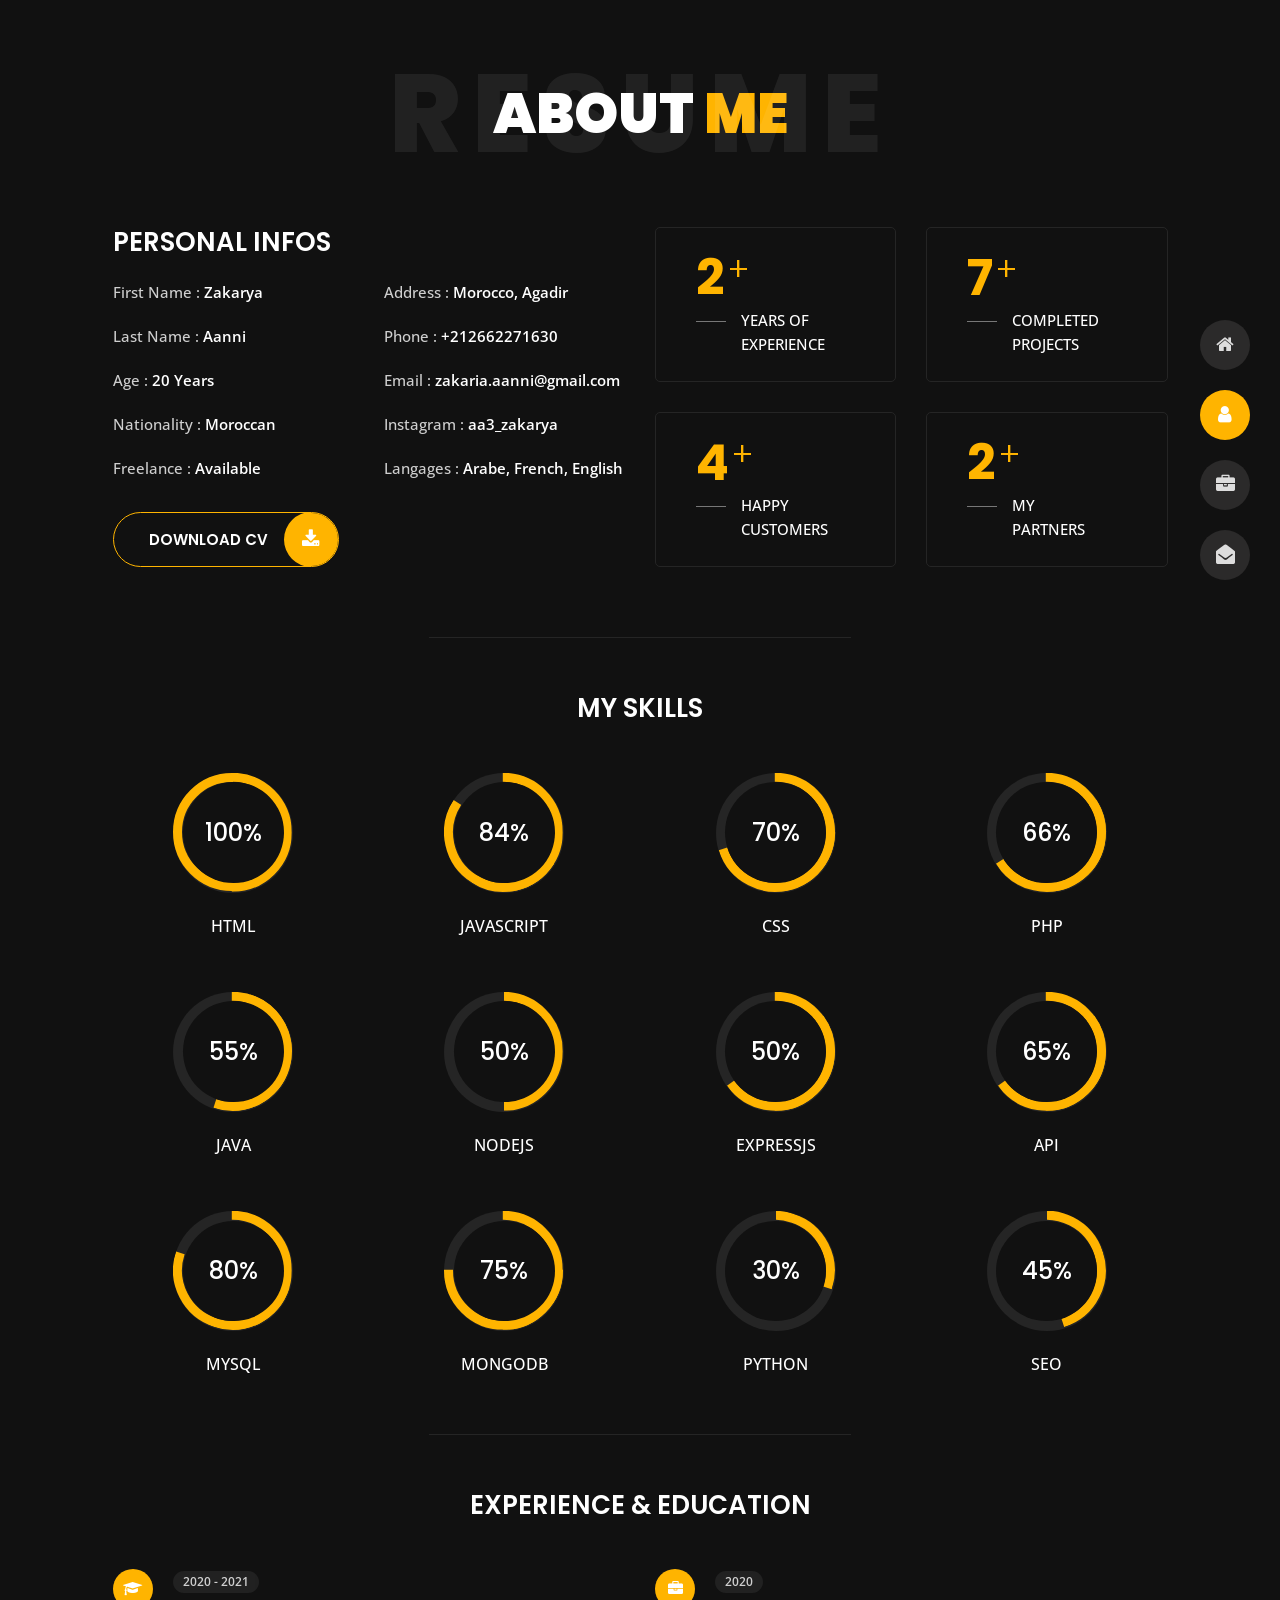
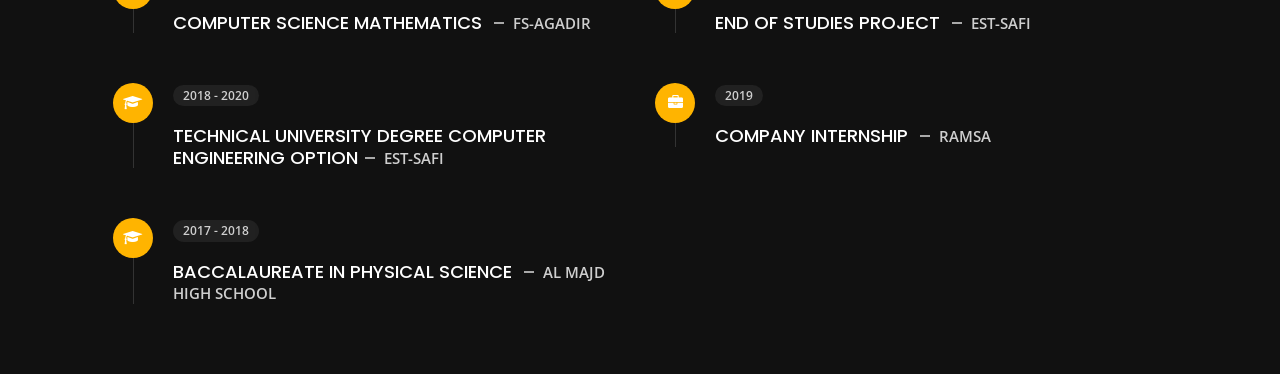
==== commit 03961d6f: "update" ====
--- a/about.html
+++ b/about.html
@@ -223,8 +223,8 @@
                 <h3 class="text-uppercase pb-4 pb-sm-5 mb-3 mb-sm-0 text-left text-sm-center custom-title ft-wt-600">My Skills</h3>
             </div>
             <div class="col-6 col-md-3 mb-3 mb-sm-5">
-                <div class="c100 p50">
-                    <span>50%</span>
+                <div class="c100 p100">
+                    <span>100%</span>
                     <div class="slice">
                         <div class="bar"></div>
                         <div class="fill"></div>
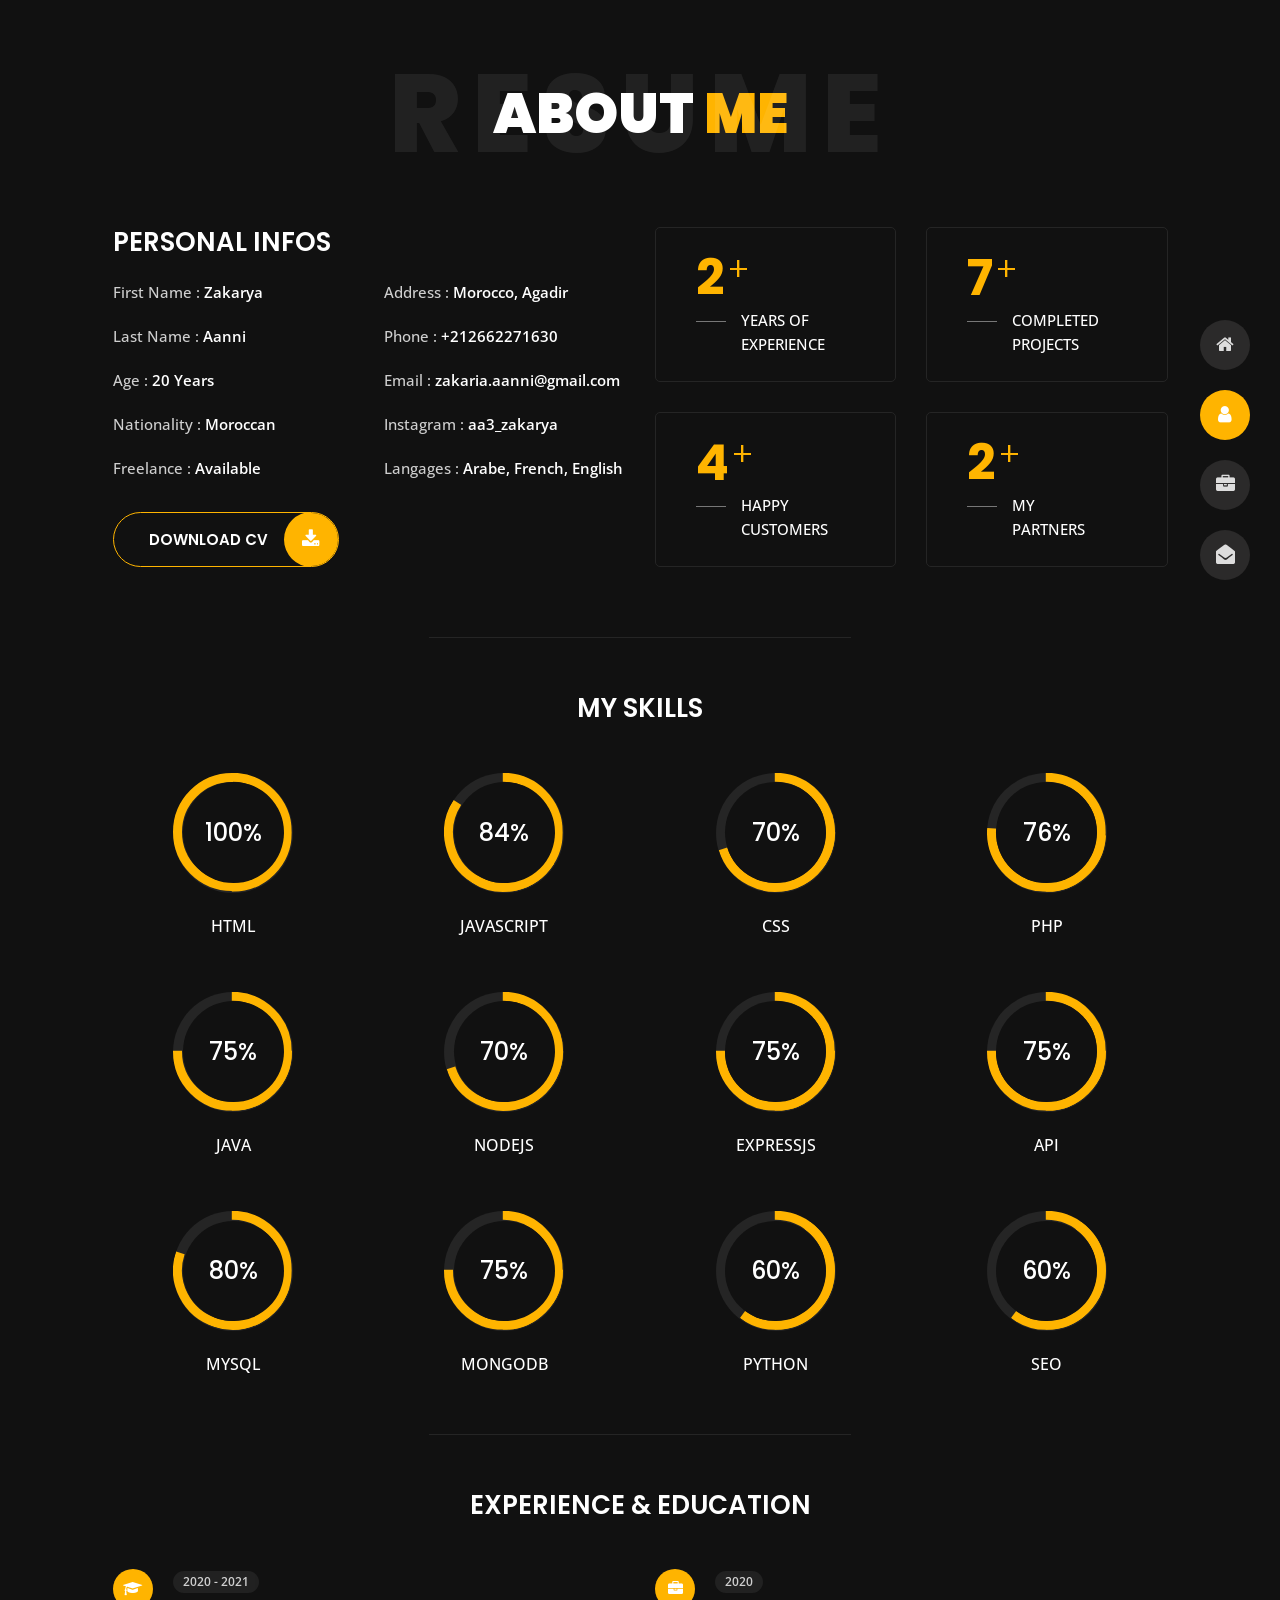
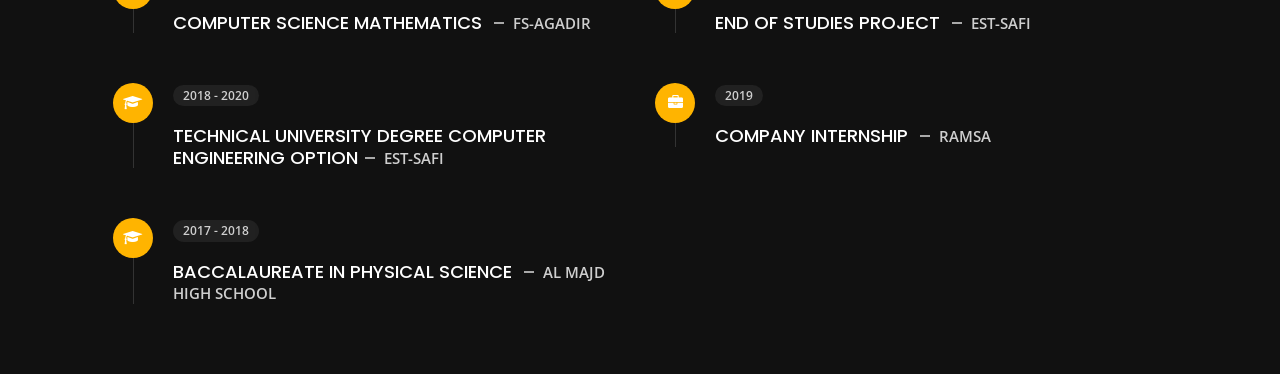
==== commit cb6059fb: "update" ====
--- a/about.html
+++ b/about.html
@@ -253,8 +253,8 @@
                 <h6 class="text-uppercase open-sans-font text-center mt-2 mt-sm-4">css</h6>
             </div>
             <div class="col-6 col-md-3 mb-3 mb-sm-5">
-                <div class="c100 p66">
-                    <span>66%</span>
+                <div class="c100 p76">
+                    <span>76%</span>
                     <div class="slice">
                         <div class="bar"></div>
                         <div class="fill"></div>
@@ -263,8 +263,8 @@
                 <h6 class="text-uppercase open-sans-font text-center mt-2 mt-sm-4">php</h6>
             </div>
             <div class="col-6 col-md-3 mb-3 mb-sm-5">
-                <div class="c100 p55">
-                    <span>55%</span>
+                <div class="c100 p75">
+                    <span>75%</span>
                     <div class="slice">
                         <div class="bar"></div>
                         <div class="fill"></div>
@@ -273,8 +273,8 @@
                 <h6 class="text-uppercase open-sans-font text-center mt-2 mt-sm-4">JAVA</h6>
             </div>
             <div class="col-6 col-md-3 mb-3 mb-sm-5">
-                <div class="c100 p50">
-                    <span>50%</span>
+                <div class="c100 p70">
+                    <span>70%</span>
                     <div class="slice">
                         <div class="bar"></div>
                         <div class="fill"></div>
@@ -283,8 +283,8 @@
                 <h6 class="text-uppercase open-sans-font text-center mt-2 mt-sm-4">NodeJS</h6>
             </div>
             <div class="col-6 col-md-3 mb-3 mb-sm-5">
-                <div class="c100 p65">
-                    <span>50%</span>
+                <div class="c100 p75">
+                    <span>75%</span>
                     <div class="slice">
                         <div class="bar"></div>
                         <div class="fill"></div>
@@ -293,8 +293,8 @@
                 <h6 class="text-uppercase open-sans-font text-center mt-2 mt-sm-4">ExpressJS</h6>
             </div>
             <div class="col-6 col-md-3 mb-3 mb-sm-5">
-                <div class="c100 p65">
-                    <span>65%</span>
+                <div class="c100 p75">
+                    <span>75%</span>
                     <div class="slice">
                         <div class="bar"></div>
                         <div class="fill"></div>
@@ -323,8 +323,8 @@
                 <h6 class="text-uppercase open-sans-font text-center mt-2 mt-sm-4">Mongodb</h6>
             </div>
             <div class="col-6 col-md-3 mb-3 mb-sm-5">
-                <div class="c100 p30">
-                    <span>30%</span>
+                <div class="c100 p60">
+                    <span>60%</span>
                     <div class="slice">
                         <div class="bar"></div>
                         <div class="fill"></div>
@@ -333,8 +333,8 @@
                 <h6 class="text-uppercase open-sans-font text-center mt-2 mt-sm-4">python</h6>
             </div>
             <div class="col-6 col-md-3 mb-3 mb-sm-5">
-                <div class="c100 p45">
-                    <span>45%</span>
+                <div class="c100 p60">
+                    <span>60%</span>
                     <div class="slice">
                         <div class="bar"></div>
                         <div class="fill"></div>
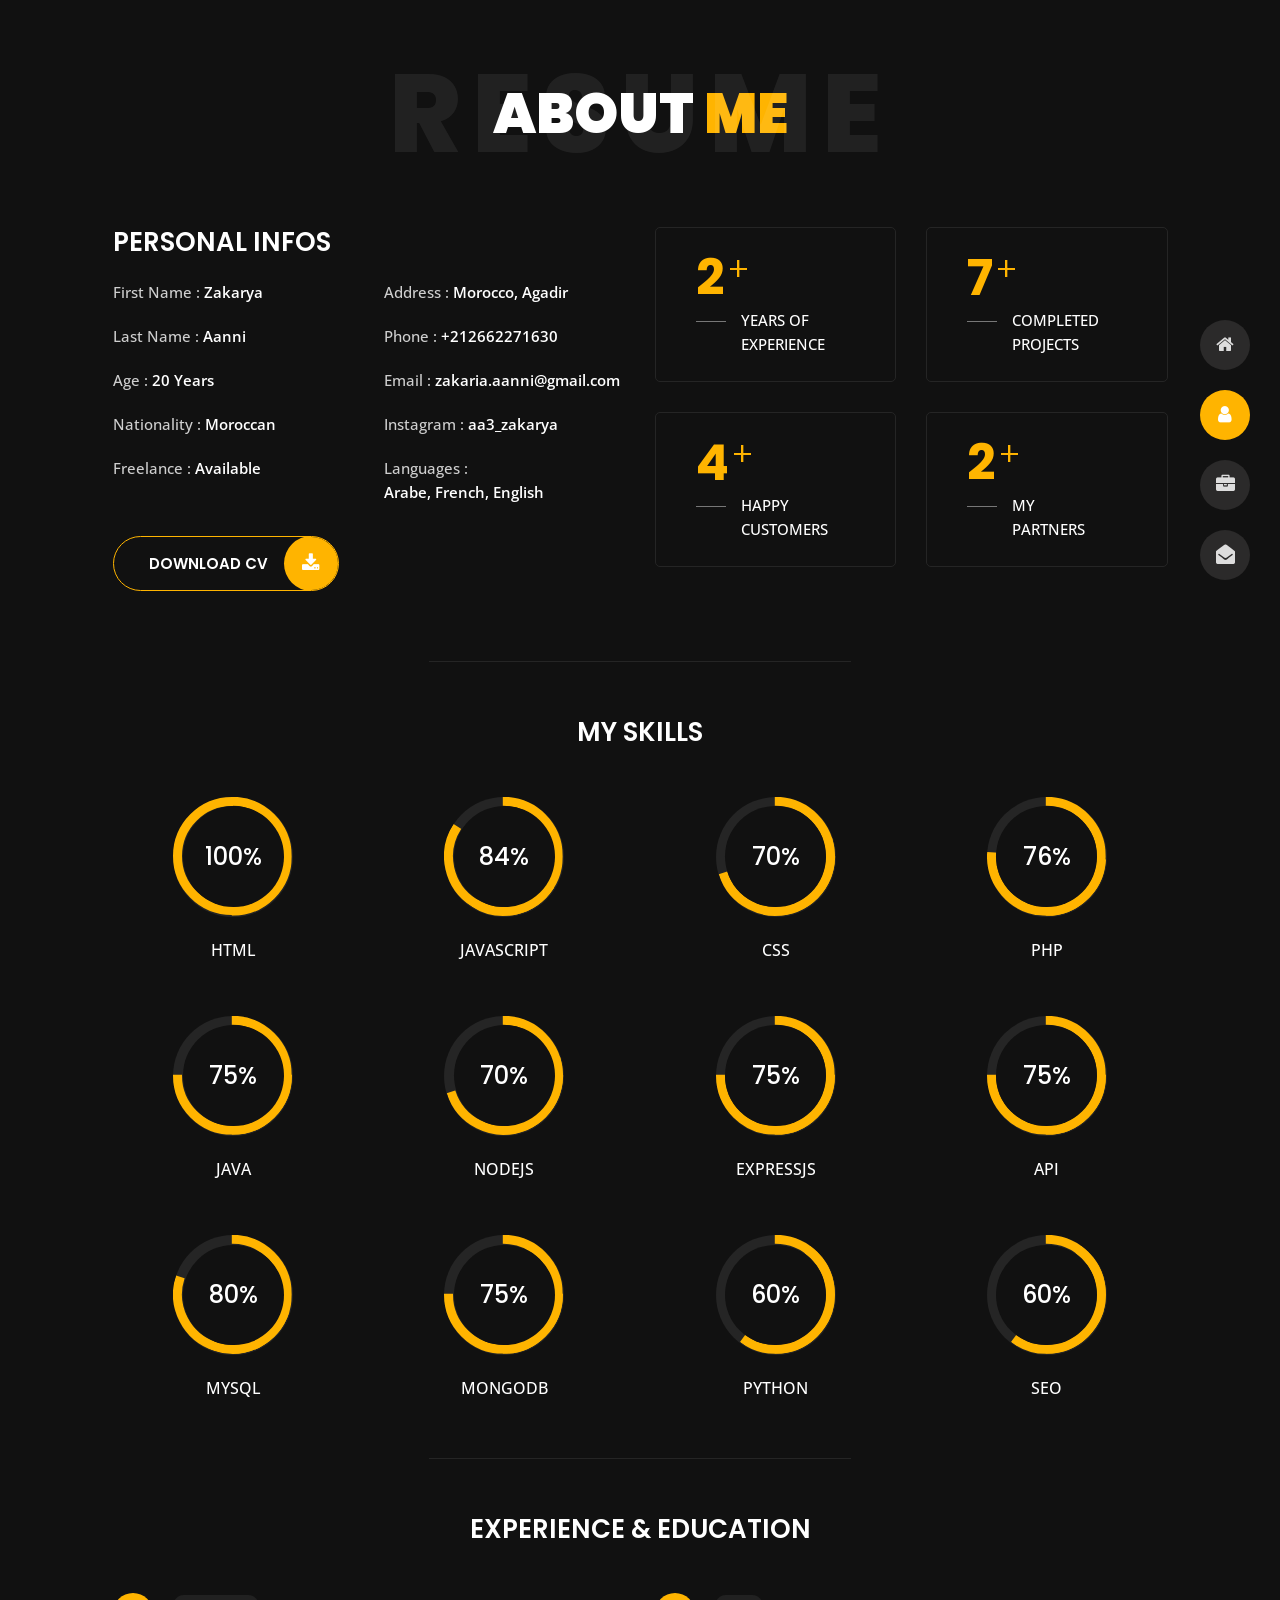
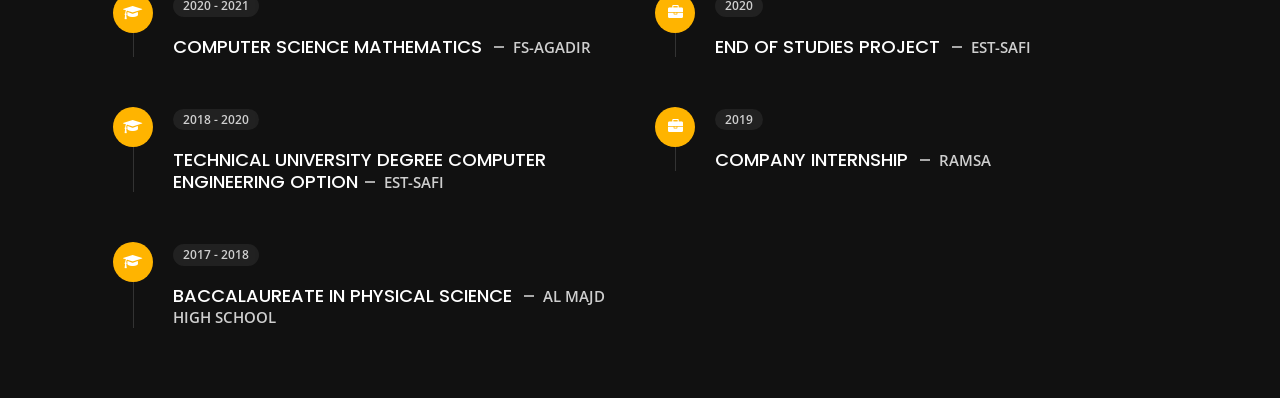
==== commit e9a8c3df: "update" ====
--- a/about.html
+++ b/about.html
@@ -173,11 +173,11 @@
                             <li> <span class="title">phone :</span> <span class="value d-block d-sm-inline-block d-lg-block d-xl-inline-block">+212662271630</span> </li>
                             <li> <span class="title">Email :</span> <span class="value d-block d-sm-inline-block d-lg-block d-xl-inline-block">zakaria.aanni@gmail.com</span> </li>
                             <li> <span class="title">Instagram :</span> <span class="value d-block d-sm-inline-block d-lg-block d-xl-inline-block">aa3_zakarya</span> </li>
-                            <li> <span class="title">langages :</span> <span class="value d-block d-sm-inline-block d-lg-block d-xl-inline-block">Arabe, French, English</span> </li>
+                            <li> <span class="title">Languages :</span> <span class="value d-block d-sm-inline-block d-lg-block d-xl-inline-block">Arabe, French, English</span> </li>
                         </ul>
                     </div>
                     <div class="col-12 mt-3">
-                        <a class="button" href="img/My CV.pdf" download="img/My CV.pdf">
+                        <a class="button" href="img/Aanni Zakarya.pdf" download="img/MyCV">
                             <span class="button-text">Download CV</span>
                             <span class="button-icon fa fa-download"></span>
                         </a>
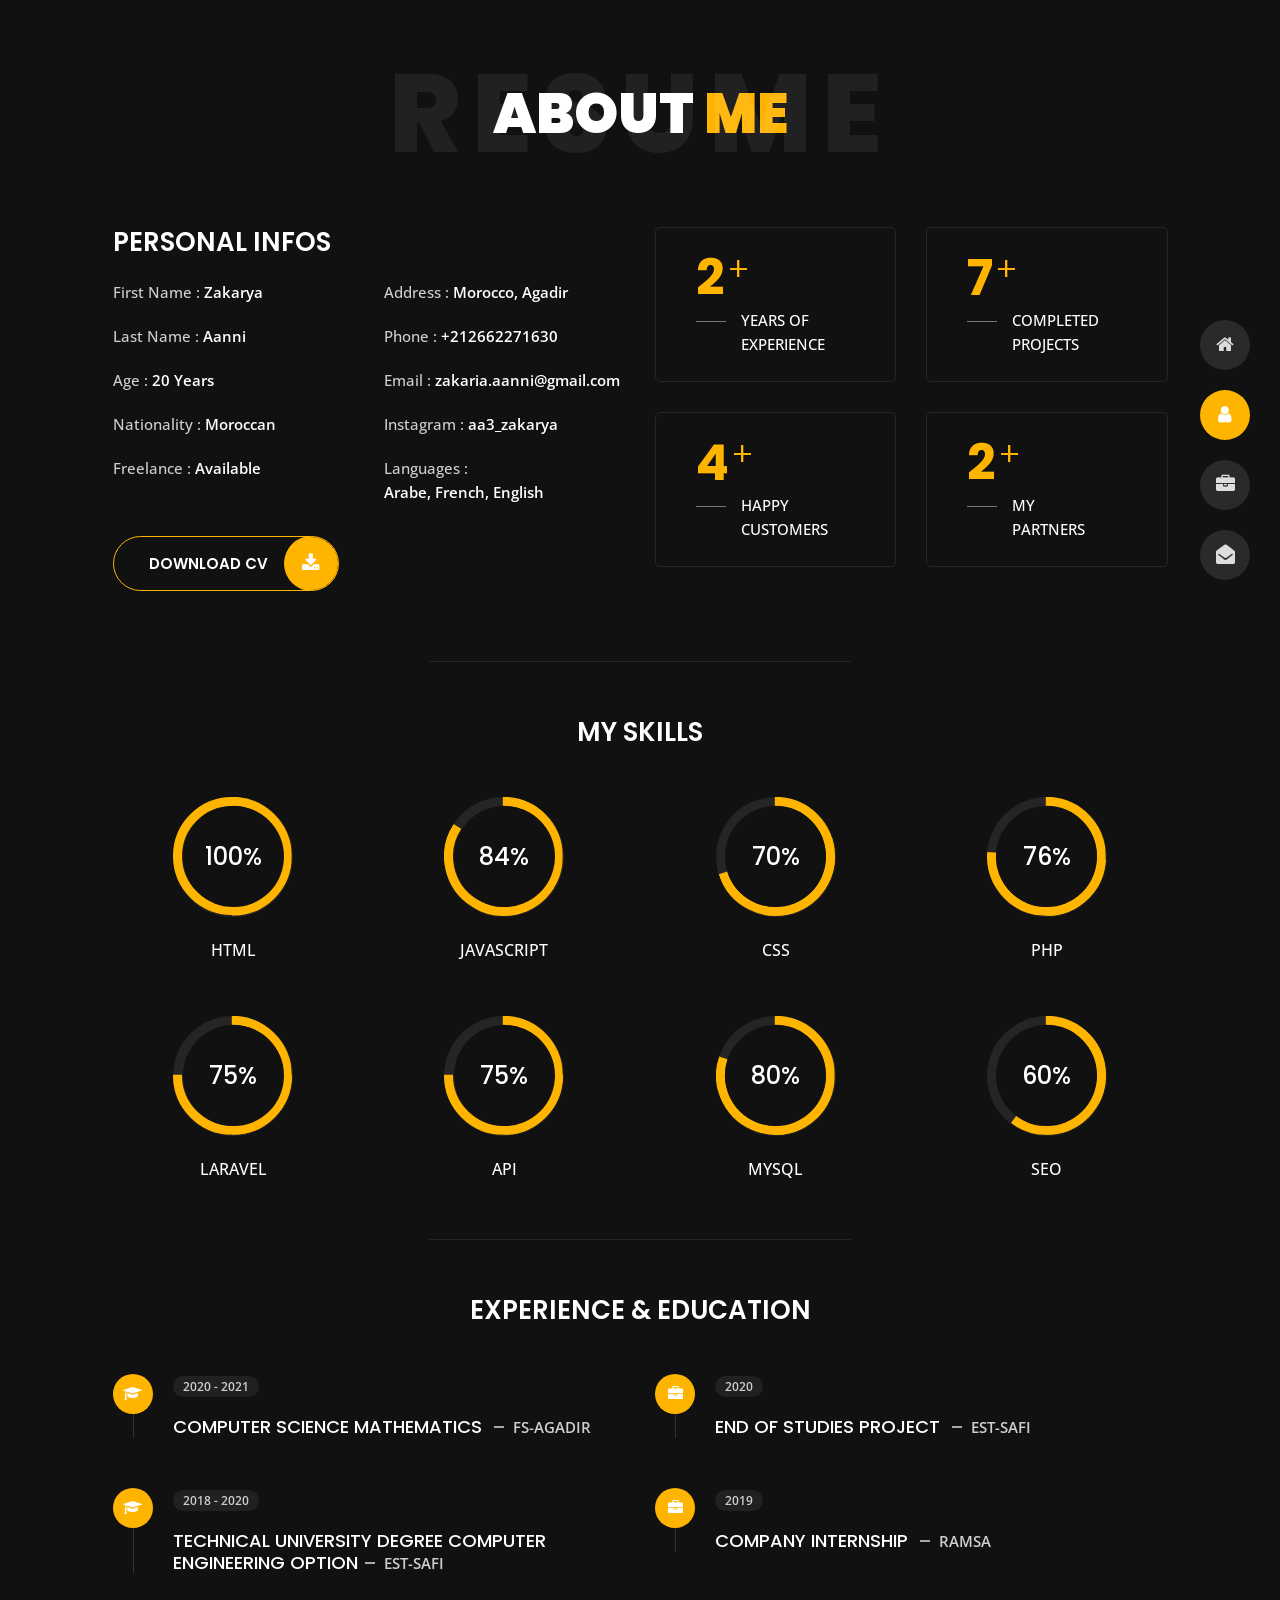
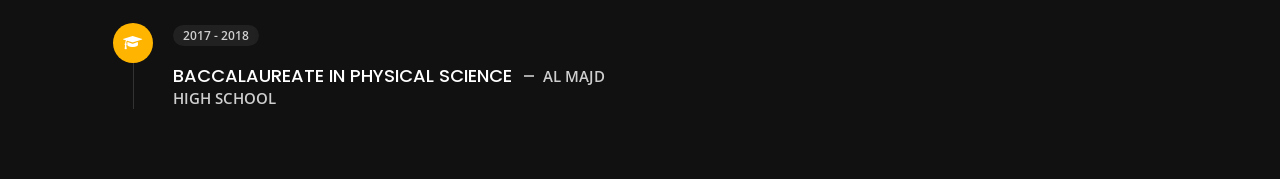
==== commit 842f688f: "up" ====
--- a/about.html
+++ b/about.html
@@ -270,17 +270,7 @@
                         <div class="fill"></div>
                     </div>
                 </div>
-                <h6 class="text-uppercase open-sans-font text-center mt-2 mt-sm-4">JAVA</h6>
-            </div>
-            <div class="col-6 col-md-3 mb-3 mb-sm-5">
-                <div class="c100 p70">
-                    <span>70%</span>
-                    <div class="slice">
-                        <div class="bar"></div>
-                        <div class="fill"></div>
-                    </div>
-                </div>
-                <h6 class="text-uppercase open-sans-font text-center mt-2 mt-sm-4">NodeJS</h6>
+                <h6 class="text-uppercase open-sans-font text-center mt-2 mt-sm-4">Laravel</h6>
             </div>
             <div class="col-6 col-md-3 mb-3 mb-sm-5">
                 <div class="c100 p75">
@@ -290,16 +280,6 @@
                         <div class="fill"></div>
                     </div>
                 </div>
-                <h6 class="text-uppercase open-sans-font text-center mt-2 mt-sm-4">ExpressJS</h6>
-            </div>
-            <div class="col-6 col-md-3 mb-3 mb-sm-5">
-                <div class="c100 p75">
-                    <span>75%</span>
-                    <div class="slice">
-                        <div class="bar"></div>
-                        <div class="fill"></div>
-                    </div>
-                </div>
                 <h6 class="text-uppercase open-sans-font text-center mt-2 mt-sm-4">API</h6>
             </div>
             <div class="col-6 col-md-3 mb-3 mb-sm-5">
@@ -311,26 +291,6 @@
                     </div>
                 </div>
                 <h6 class="text-uppercase open-sans-font text-center mt-2 mt-sm-4">MySql</h6>
-            </div>
-            <div class="col-6 col-md-3 mb-3 mb-sm-5">
-                <div class="c100 p75">
-                    <span>75%</span>
-                    <div class="slice">
-                        <div class="bar"></div>
-                        <div class="fill"></div>
-                    </div>
-                </div>
-                <h6 class="text-uppercase open-sans-font text-center mt-2 mt-sm-4">Mongodb</h6>
-            </div>
-            <div class="col-6 col-md-3 mb-3 mb-sm-5">
-                <div class="c100 p60">
-                    <span>60%</span>
-                    <div class="slice">
-                        <div class="bar"></div>
-                        <div class="fill"></div>
-                    </div>
-                </div>
-                <h6 class="text-uppercase open-sans-font text-center mt-2 mt-sm-4">python</h6>
             </div>
             <div class="col-6 col-md-3 mb-3 mb-sm-5">
                 <div class="c100 p60">
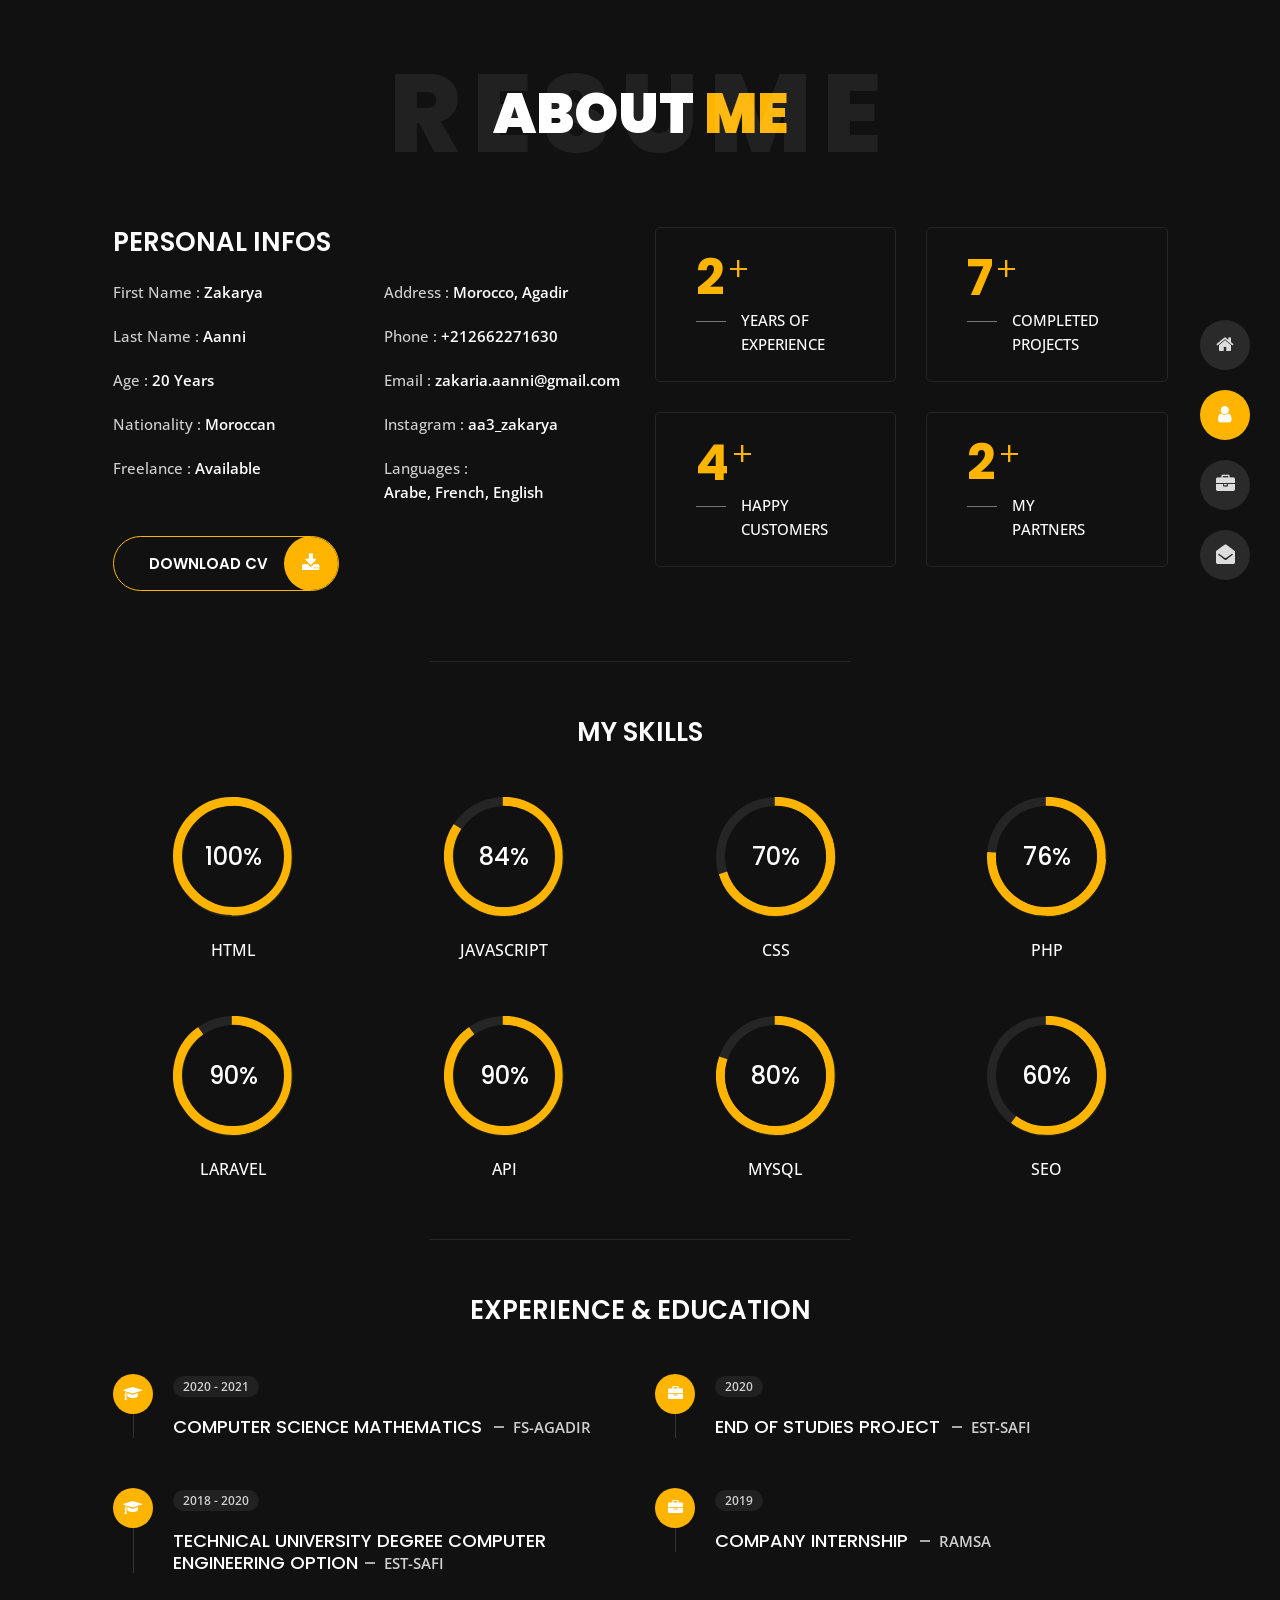
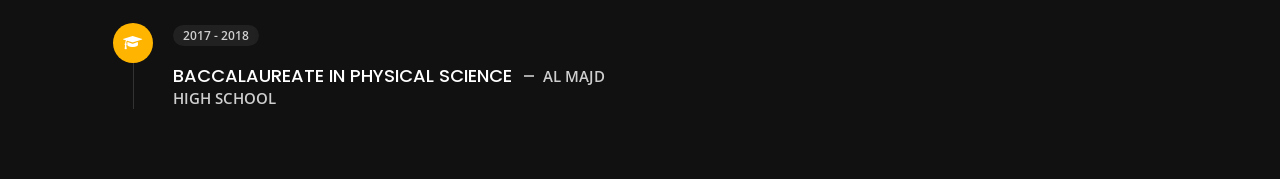
==== commit 6468825c: "ho" ====
--- a/about.html
+++ b/about.html
@@ -263,8 +263,8 @@
                 <h6 class="text-uppercase open-sans-font text-center mt-2 mt-sm-4">php</h6>
             </div>
             <div class="col-6 col-md-3 mb-3 mb-sm-5">
-                <div class="c100 p75">
-                    <span>75%</span>
+                <div class="c100 p90">
+                    <span>90%</span>
                     <div class="slice">
                         <div class="bar"></div>
                         <div class="fill"></div>
@@ -273,8 +273,8 @@
                 <h6 class="text-uppercase open-sans-font text-center mt-2 mt-sm-4">Laravel</h6>
             </div>
             <div class="col-6 col-md-3 mb-3 mb-sm-5">
-                <div class="c100 p75">
-                    <span>75%</span>
+                <div class="c100 p90">
+                    <span>90%</span>
                     <div class="slice">
                         <div class="bar"></div>
                         <div class="fill"></div>
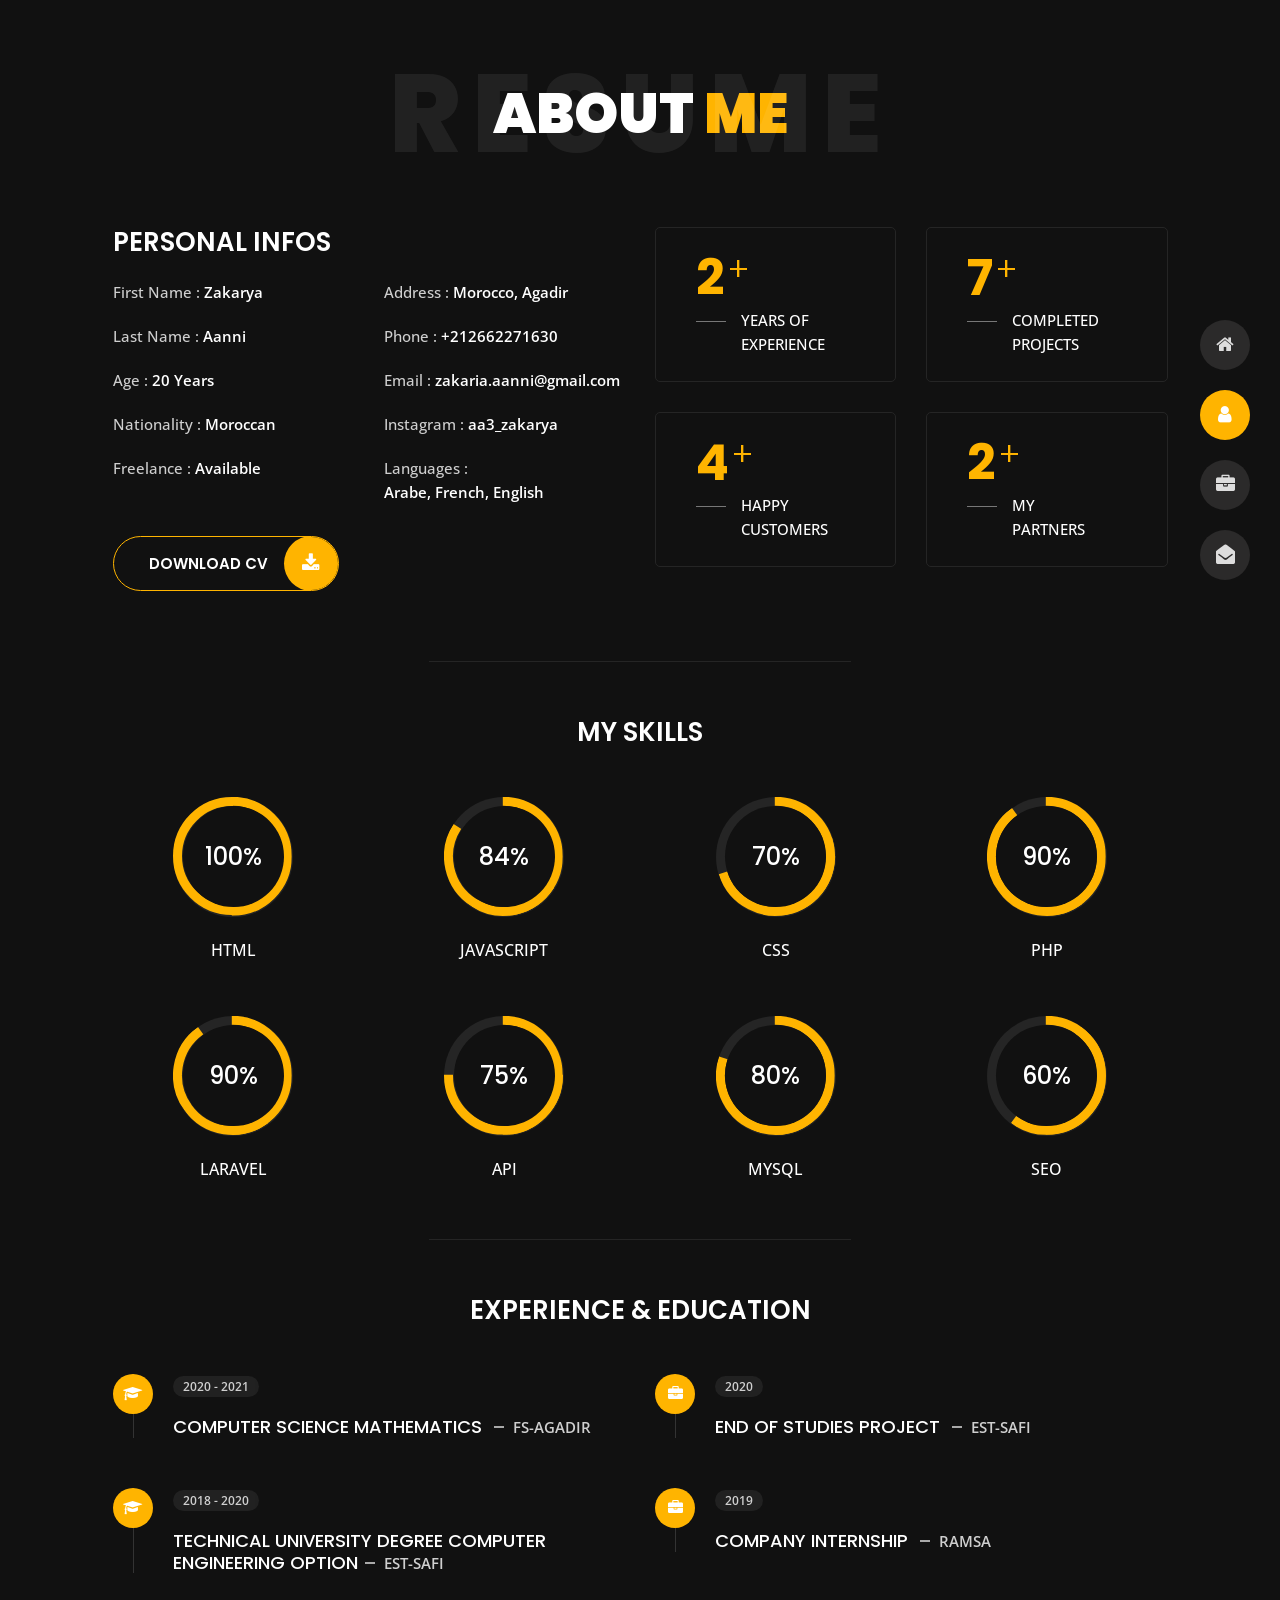
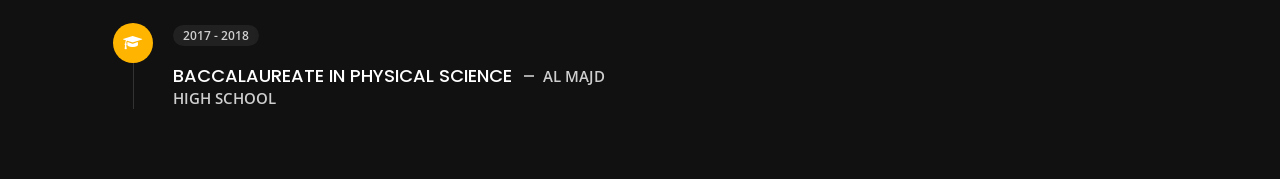
==== commit 006c4b14: "xtra" ====
--- a/about.html
+++ b/about.html
@@ -253,16 +253,6 @@
                 <h6 class="text-uppercase open-sans-font text-center mt-2 mt-sm-4">css</h6>
             </div>
             <div class="col-6 col-md-3 mb-3 mb-sm-5">
-                <div class="c100 p76">
-                    <span>76%</span>
-                    <div class="slice">
-                        <div class="bar"></div>
-                        <div class="fill"></div>
-                    </div>
-                </div>
-                <h6 class="text-uppercase open-sans-font text-center mt-2 mt-sm-4">php</h6>
-            </div>
-            <div class="col-6 col-md-3 mb-3 mb-sm-5">
                 <div class="c100 p90">
                     <span>90%</span>
                     <div class="slice">
@@ -270,11 +260,21 @@
                         <div class="fill"></div>
                     </div>
                 </div>
-                <h6 class="text-uppercase open-sans-font text-center mt-2 mt-sm-4">Laravel</h6>
+                <h6 class="text-uppercase open-sans-font text-center mt-2 mt-sm-4">php</h6>
             </div>
             <div class="col-6 col-md-3 mb-3 mb-sm-5">
                 <div class="c100 p90">
                     <span>90%</span>
+                    <div class="slice">
+                        <div class="bar"></div>
+                        <div class="fill"></div>
+                    </div>
+                </div>
+                <h6 class="text-uppercase open-sans-font text-center mt-2 mt-sm-4">Laravel</h6>
+            </div>
+            <div class="col-6 col-md-3 mb-3 mb-sm-5">
+                <div class="c100 p75">
+                    <span>75%</span>
                     <div class="slice">
                         <div class="bar"></div>
                         <div class="fill"></div>
